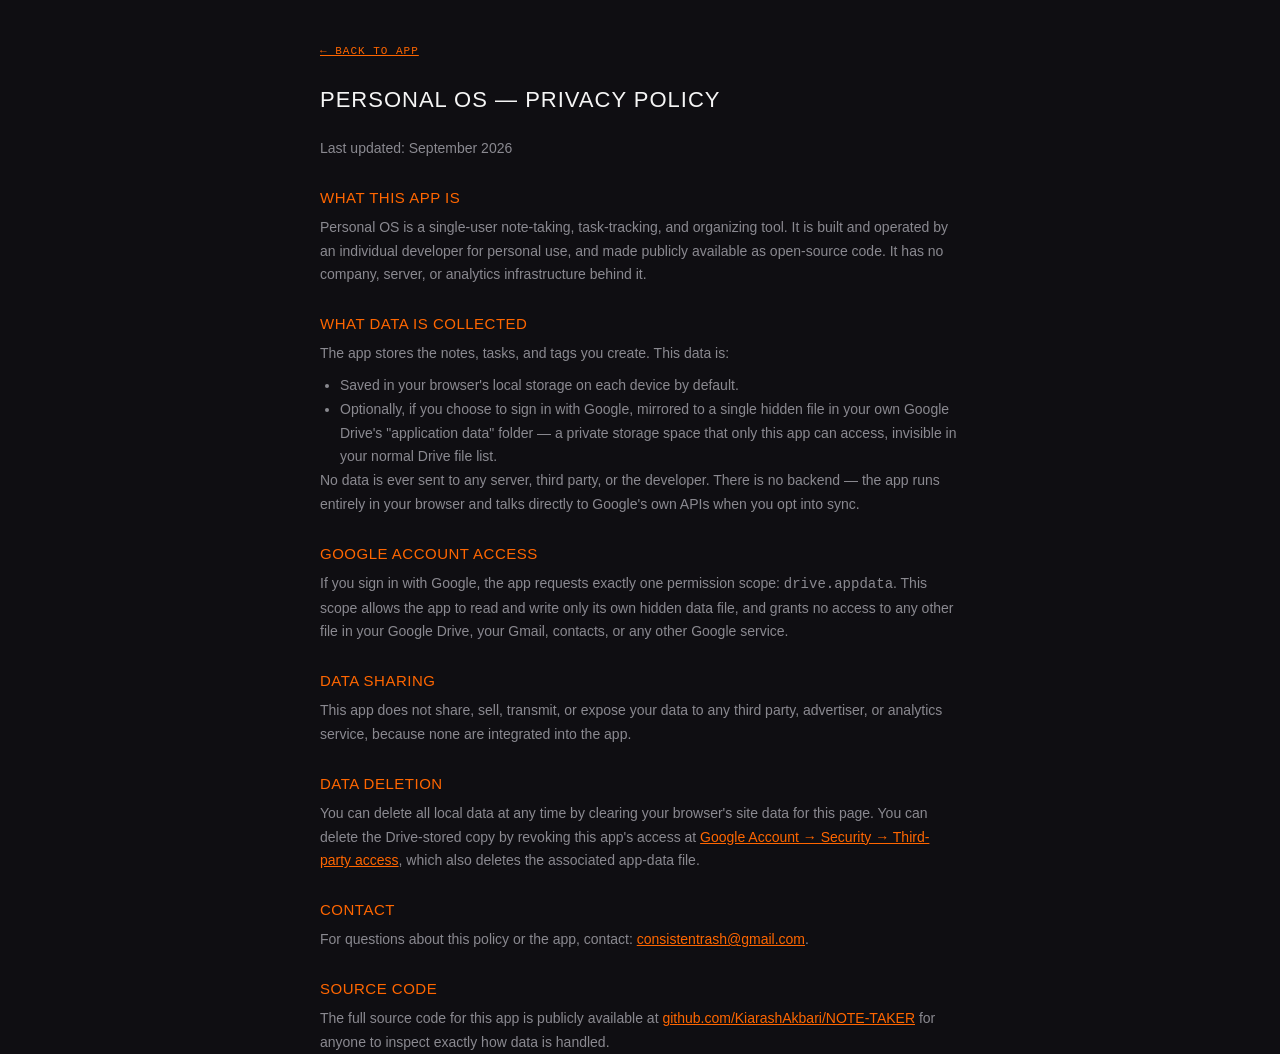
==== privacy.html @ 36c2546b "Add privacy policy page for OAuth consent screen" ====
<!DOCTYPE html>
<html lang="en">
<head>
<meta charset="UTF-8">
<meta name="viewport" content="width=device-width, initial-scale=1.0">
<title>Personal OS — Privacy Policy</title>
<link rel="stylesheet" href="style.css">
<style>
  body { padding: 40px; max-width: 720px; margin: 0 auto; }
  h1 { font-size: 22px; font-weight: 300; margin-bottom: 24px; letter-spacing: 1px; }
  h2 { font-size: 15px; font-weight: 500; margin-top: 28px; margin-bottom: 10px; color: var(--accent); letter-spacing: 0.5px; }
  p, li { font-size: 14px; line-height: 1.7; color: var(--fg-dim); }
  ul { margin-left: 20px; margin-top: 8px; }
  a { color: var(--accent); }
  .back { display: inline-block; margin-bottom: 30px; font-family: var(--font-mono); font-size: 11px; letter-spacing: 1px; }
</style>
</head>
<body>
  <a class="back" href="./">&larr; BACK TO APP</a>
  <h1>PERSONAL OS — PRIVACY POLICY</h1>
  <p>Last updated: September 2026</p>

  <h2>WHAT THIS APP IS</h2>
  <p>Personal OS is a single-user note-taking, task-tracking, and organizing tool. It is built and operated by an individual developer for personal use, and made publicly available as open-source code. It has no company, server, or analytics infrastructure behind it.</p>

  <h2>WHAT DATA IS COLLECTED</h2>
  <p>The app stores the notes, tasks, and tags you create. This data is:</p>
  <ul>
    <li>Saved in your browser's local storage on each device by default.</li>
    <li>Optionally, if you choose to sign in with Google, mirrored to a single hidden file in your own Google Drive's "application data" folder — a private storage space that only this app can access, invisible in your normal Drive file list.</li>
  </ul>
  <p>No data is ever sent to any server, third party, or the developer. There is no backend — the app runs entirely in your browser and talks directly to Google's own APIs when you opt into sync.</p>

  <h2>GOOGLE ACCOUNT ACCESS</h2>
  <p>If you sign in with Google, the app requests exactly one permission scope: <code>drive.appdata</code>. This scope allows the app to read and write only its own hidden data file, and grants no access to any other file in your Google Drive, your Gmail, contacts, or any other Google service.</p>

  <h2>DATA SHARING</h2>
  <p>This app does not share, sell, transmit, or expose your data to any third party, advertiser, or analytics service, because none are integrated into the app.</p>

  <h2>DATA DELETION</h2>
  <p>You can delete all local data at any time by clearing your browser's site data for this page. You can delete the Drive-stored copy by revoking this app's access at <a href="https://myaccount.google.com/permissions" target="_blank" rel="noopener">Google Account → Security → Third-party access</a>, which also deletes the associated app-data file.</p>

  <h2>CONTACT</h2>
  <p>For questions about this policy or the app, contact: <a href="mailto:consistentrash@gmail.com">consistentrash@gmail.com</a>.</p>

  <h2>SOURCE CODE</h2>
  <p>The full source code for this app is publicly available at <a href="https://github.com/KiarashAkbari/NOTE-TAKER" target="_blank" rel="noopener">github.com/KiarashAkbari/NOTE-TAKER</a> for anyone to inspect exactly how data is handled.</p>
</body>
</html>
---- style.css ----
/* ==========================================================================
   PERSONAL OS — Teenage Engineering–inspired, dark-first, single accent
   ========================================================================== */

:root {
  --bg: #0F0E12;
  --bg-elevated: #17161B;
  --bg-elevated-2: #1E1D23;
  --fg: #F5F5F5;
  --fg-dim: #8A8990;
  --border: #2C2B32;
  --accent: #FF6600;
  --accent-dim: #7A3300;
  --danger: #E8483A;
  --font-sans: 'Helvetica Neue', Arial, sans-serif;
  --font-mono: 'SF Mono', 'Roboto Mono', 'Courier New', monospace;
  --radius: 0px;
  --gap: 16px;
}

* { box-sizing: border-box; margin: 0; padding: 0; }

html, body {
  background: var(--bg);
  color: var(--fg);
  font-family: var(--font-sans);
  font-weight: 300;
  height: 100%;
}

button, input, textarea {
  font-family: inherit;
  background: none;
  border: none;
  color: inherit;
}

/* ---------- Layout ---------- */

.app-grid {
  display: grid;
  grid-template-columns: 180px 1fr;
  grid-template-rows: 64px 1fr;
  grid-template-areas:
    "topbar topbar"
    "rail   content";
  height: 100vh;
}

.topbar {
  grid-area: topbar;
  display: flex;
  align-items: center;
  justify-content: space-between;
  padding: 0 24px;
  border-bottom: 1px solid var(--border);
  background: var(--bg-elevated);
}

.filter-rail {
  grid-area: rail;
  border-right: 1px solid var(--border);
  padding: 20px 16px;
  overflow-y: auto;
}

.content {
  grid-area: content;
  padding: 24px 32px;
  overflow-y: auto;
}

/* ---------- Brand / Topbar ---------- */

.brand {
  display: flex;
  align-items: center;
  gap: 10px;
}

.brand-mark {
  color: var(--accent);
  font-size: 10px;
}

.brand h1 {
  font-size: 14px;
  font-weight: 500;
  letter-spacing: 2px;
}

.view-switch {
  display: flex;
  gap: 4px;
}

.view-btn {
  font-family: var(--font-mono);
  font-size: 11px;
  letter-spacing: 1px;
  padding: 8px 14px;
  color: var(--fg-dim);
  cursor: pointer;
  border-bottom: 2px solid transparent;
  transition: color 0.15s;
}

.view-btn:hover { color: var(--fg); }

.view-btn.is-active {
  color: var(--fg);
  border-bottom-color: var(--accent);
}

.status-readout {
  display: flex;
  align-items: center;
  gap: 10px;
  font-family: var(--font-mono);
  font-size: 11px;
}

.status-readout .label {
  color: var(--fg-dim);
  letter-spacing: 1px;
}

/* ---------- Indicator lights ---------- */

.light {
  width: 8px;
  height: 8px;
  border-radius: 50%;
  display: inline-block;
  background: var(--fg-dim);
  box-shadow: none;
}

.light.on { background: #35D07F; box-shadow: 0 0 6px #35D07F; }
.light.accent { background: var(--accent); box-shadow: 0 0 6px var(--accent); }
.light.off { background: #3A3940; }

/* ---------- Filter rail / tags ---------- */

.rail-title {
  font-family: var(--font-mono);
  font-size: 10px;
  color: var(--fg-dim);
  letter-spacing: 2px;
  margin-bottom: 14px;
}

.tag-list {
  display: flex;
  flex-direction: column;
  gap: 6px;
}

.tag-chip {
  text-align: left;
  font-family: var(--font-mono);
  font-size: 11px;
  letter-spacing: 0.5px;
  padding: 8px 10px;
  color: var(--fg-dim);
  border: 1px solid transparent;
  cursor: pointer;
}

.tag-chip:hover { color: var(--fg); border-color: var(--border); }

.tag-chip.is-active {
  color: var(--accent);
  border-color: var(--accent-dim);
  background: rgba(255, 102, 0, 0.06);
}

/* ---------- Panels ---------- */

.view-panel { display: none; }
.view-panel.is-active { display: block; }

.panel-header {
  display: flex;
  align-items: center;
  justify-content: space-between;
  margin-bottom: 20px;
}

.panel-header h2 {
  font-size: 20px;
  font-weight: 300;
  letter-spacing: 1px;
}

.btn-primary {
  font-family: var(--font-mono);
  font-size: 11px;
  letter-spacing: 1px;
  padding: 10px 16px;
  border: 1px solid var(--accent);
  color: var(--accent);
  cursor: pointer;
  transition: background 0.15s, color 0.15s;
}

.btn-primary:hover { background: var(--accent); color: #0F0E12; }

.btn-danger {
  font-family: var(--font-mono);
  font-size: 11px;
  letter-spacing: 1px;
  padding: 10px 16px;
  border: 1px solid var(--danger);
  color: var(--danger);
  cursor: pointer;
}

.btn-danger:hover { background: var(--danger); color: #0F0E12; }

/* ---------- Notes grid ---------- */

.grid-cards {
  display: grid;
  grid-template-columns: repeat(auto-fill, minmax(240px, 1fr));
  gap: var(--gap);
}

.card {
  background: var(--bg-elevated);
  border: 1px solid var(--border);
  padding: 16px;
  cursor: pointer;
  display: flex;
  flex-direction: column;
  gap: 10px;
  min-height: 120px;
  transition: border-color 0.15s;
}

.card:hover { border-color: var(--fg-dim); }

.card-title {
  font-size: 14px;
  font-weight: 400;
  line-height: 1.3;
}

.card-body {
  font-size: 12px;
  color: var(--fg-dim);
  line-height: 1.5;
  flex: 1;
  overflow: hidden;
  display: -webkit-box;
  -webkit-line-clamp: 4;
  -webkit-box-orient: vertical;
}

.card-tags {
  display: flex;
  gap: 6px;
  flex-wrap: wrap;
}

.pill {
  font-family: var(--font-mono);
  font-size: 9px;
  letter-spacing: 0.5px;
  padding: 3px 7px;
  border: 1px solid var(--border);
  color: var(--fg-dim);
}

.card-meta {
  font-family: var(--font-mono);
  font-size: 9px;
  color: var(--fg-dim);
  letter-spacing: 0.5px;
}

.empty-state {
  color: var(--fg-dim);
  font-family: var(--font-mono);
  font-size: 12px;
  padding: 40px 0;
  text-align: center;
  letter-spacing: 0.5px;
}

/* ---------- Task columns ---------- */

.task-columns {
  display: grid;
  grid-template-columns: 1fr 1fr 1fr;
  gap: var(--gap);
}

.task-col {
  background: var(--bg-elevated);
  border: 1px solid var(--border);
  min-height: 200px;
}

.col-header {
  display: flex;
  align-items: center;
  gap: 8px;
  font-family: var(--font-mono);
  font-size: 11px;
  letter-spacing: 1px;
  padding: 12px 14px;
  border-bottom: 1px solid var(--border);
  color: var(--fg-dim);
}

.col-header .count {
  margin-left: auto;
  color: var(--fg);
}

.col-body {
  padding: 10px;
  display: flex;
  flex-direction: column;
  gap: 8px;
}

.task-card {
  background: var(--bg-elevated-2);
  border: 1px solid var(--border);
  padding: 12px;
  cursor: pointer;
  font-size: 13px;
  display: flex;
  flex-direction: column;
  gap: 8px;
  transition: border-color 0.15s;
}

.task-card:hover { border-color: var(--fg-dim); }

.status-select {
  display: flex;
  gap: 4px;
}

.status-dot {
  width: 14px;
  height: 14px;
  border: 1px solid var(--border);
  cursor: pointer;
}

.status-dot[data-status="not_started"] { background: transparent; }
.status-dot[data-status="in_progress"].is-current { background: var(--accent); border-color: var(--accent); }
.status-dot[data-status="done"].is-current { background: #35D07F; border-color: #35D07F; }
.status-dot[data-status="not_started"].is-current { background: var(--fg-dim); border-color: var(--fg-dim); }

/* ---------- Organize view ---------- */

.tag-input-row {
  display: flex;
  gap: 8px;
}

.tag-input-row input {
  font-family: var(--font-mono);
  font-size: 12px;
  padding: 10px 12px;
  border: 1px solid var(--border);
  background: var(--bg-elevated);
  min-width: 200px;
}

.organize-list {
  display: flex;
  flex-direction: column;
  gap: 10px;
}

.organize-row {
  background: var(--bg-elevated);
  border: 1px solid var(--border);
  padding: 14px 16px;
  display: flex;
  align-items: center;
  justify-content: space-between;
}

.organize-row .tag-name {
  font-family: var(--font-mono);
  font-size: 13px;
  color: var(--accent);
  letter-spacing: 0.5px;
}

.organize-row .tag-stats {
  font-family: var(--font-mono);
  font-size: 11px;
  color: var(--fg-dim);
}

.organize-row .tag-actions button {
  font-family: var(--font-mono);
  font-size: 10px;
  color: var(--fg-dim);
  cursor: pointer;
  letter-spacing: 0.5px;
  margin-left: 12px;
}

.organize-row .tag-actions button:hover { color: var(--danger); }

/* ---------- Modal ---------- */

.modal-backdrop {
  display: none;
  position: fixed;
  inset: 0;
  background: rgba(0,0,0,0.6);
  align-items: center;
  justify-content: center;
  z-index: 100;
}

.modal-backdrop.is-active { display: flex; }

.modal {
  background: var(--bg-elevated);
  border: 1px solid var(--border);
  width: 520px;
  max-width: 90vw;
  max-height: 85vh;
  display: flex;
  flex-direction: column;
}

.modal-header {
  display: flex;
  align-items: center;
  justify-content: space-between;
  padding: 14px 18px;
  border-bottom: 1px solid var(--border);
}

.modal-title {
  font-family: var(--font-mono);
  font-size: 11px;
  letter-spacing: 1.5px;
  color: var(--fg-dim);
}

.modal-close {
  font-size: 18px;
  color: var(--fg-dim);
  cursor: pointer;
}

.modal-close:hover { color: var(--fg); }

.modal-body {
  padding: 18px;
  overflow-y: auto;
  display: flex;
  flex-direction: column;
  gap: 14px;
}

.modal-body label {
  font-family: var(--font-mono);
  font-size: 10px;
  color: var(--fg-dim);
  letter-spacing: 1px;
  display: block;
  margin-bottom: 6px;
}

.modal-body input[type="text"],
.modal-body textarea {
  width: 100%;
  border: 1px solid var(--border);
  background: var(--bg-elevated-2);
  padding: 10px 12px;
  font-size: 13px;
  color: var(--fg);
}

.modal-body textarea {
  min-height: 140px;
  font-family: var(--font-sans);
  resize: vertical;
}

.tag-picker {
  display: flex;
  flex-wrap: wrap;
  gap: 6px;
}

.tag-picker .tag-chip { border: 1px solid var(--border); }

.modal-footer {
  display: flex;
  justify-content: space-between;
  padding: 14px 18px;
  border-top: 1px solid var(--border);
}

/* ---------- Responsive ---------- */

@media (max-width: 900px) {
  .app-grid {
    grid-template-columns: 1fr;
    grid-template-rows: auto auto 1fr;
    grid-template-areas:
      "topbar"
      "rail"
      "content";
  }
  .filter-rail {
    border-right: none;
    border-bottom: 1px solid var(--border);
  }
  .tag-list { flex-direction: row; flex-wrap: wrap; }
  .task-columns { grid-template-columns: 1fr; }
  .topbar { flex-wrap: wrap; height: auto; padding: 12px 16px; gap: 10px; }
  .view-switch { order: 3; width: 100%; justify-content: space-between; }
}
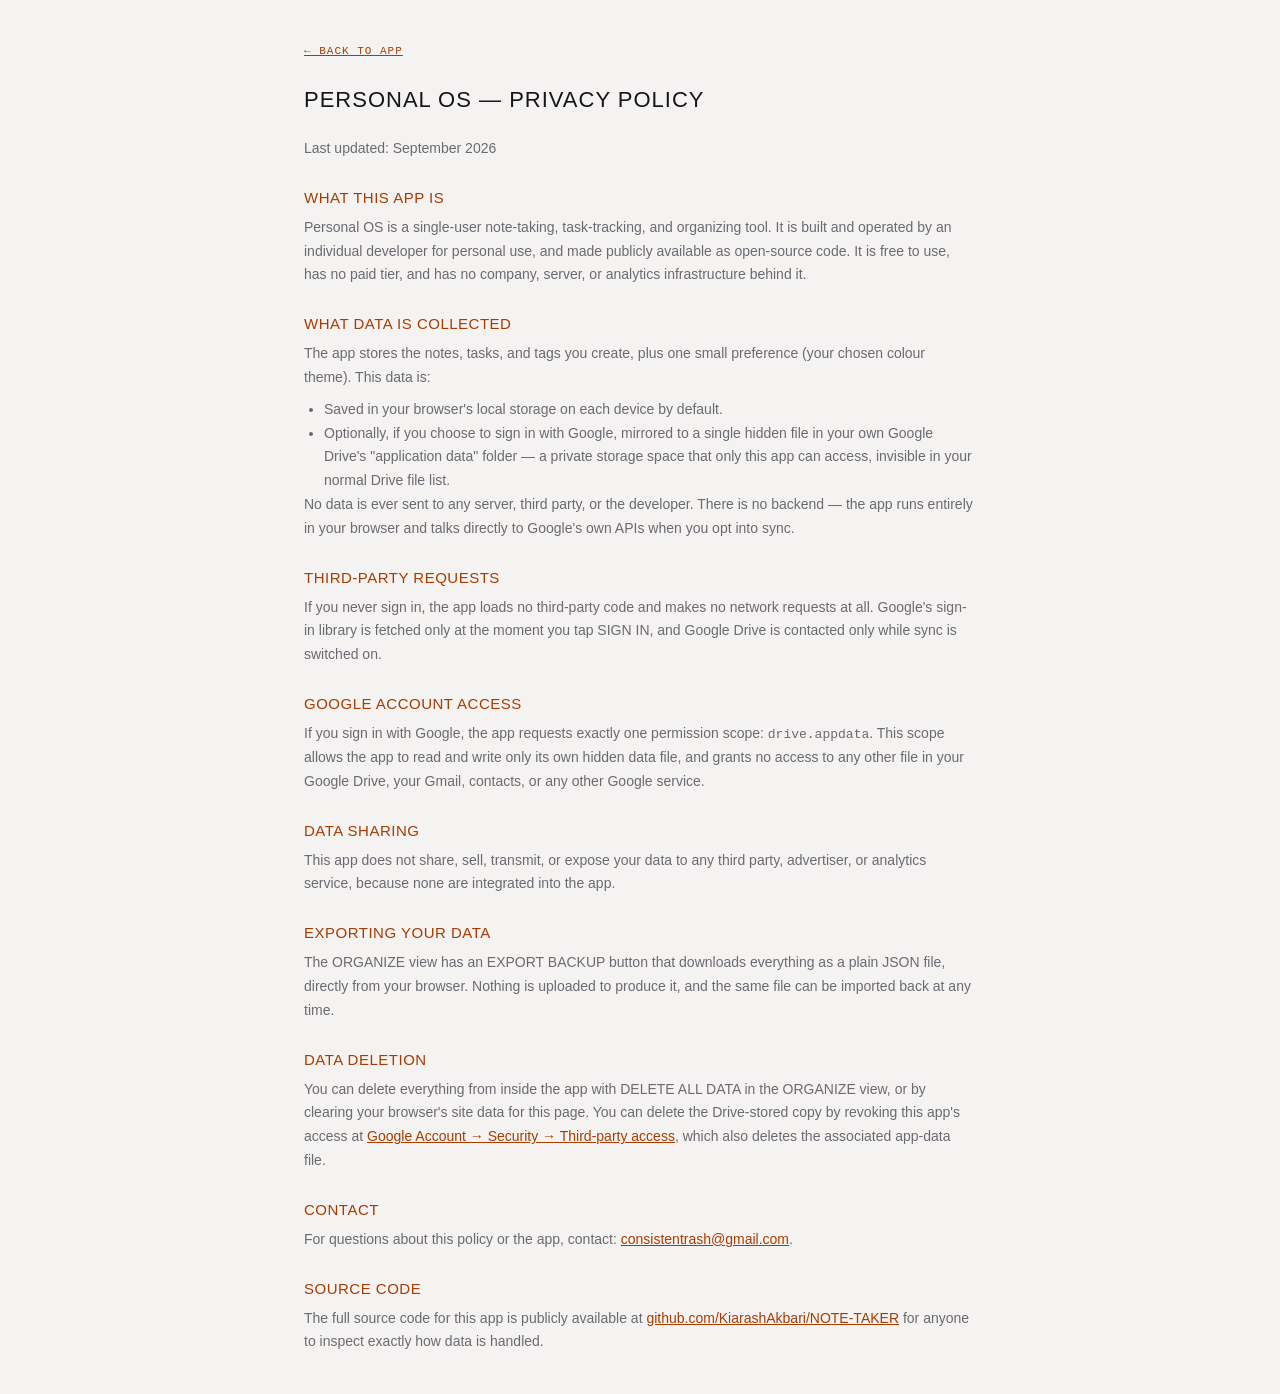
==== commit 330f3bc4: "v2-calude-opus-changes" ====
--- a/privacy.html
+++ b/privacy.html
@@ -1,17 +1,31 @@
 <!DOCTYPE html>
-<html lang="en">
+<html lang="en" data-theme="dark">
 <head>
 <meta charset="UTF-8">
 <meta name="viewport" content="width=device-width, initial-scale=1.0">
 <title>Personal OS — Privacy Policy</title>
+<meta name="color-scheme" content="dark light">
 <link rel="stylesheet" href="style.css">
+<script>
+  /* Same pre-paint theme bootstrap as index.html. Required: every color token
+     lives under html[data-theme], so without this the page renders unstyled. */
+  (function () {
+    try {
+      var pref = localStorage.getItem('pos-theme') || 'system';
+      document.documentElement.dataset.theme = pref === 'system'
+        ? (window.matchMedia('(prefers-color-scheme: light)').matches ? 'light' : 'dark')
+        : pref;
+    } catch (e) { /* storage blocked — dark stays */ }
+  })();
+</script>
 <style>
-  body { padding: 40px; max-width: 720px; margin: 0 auto; }
+  body { padding: 40px 24px; max-width: 720px; margin: 0 auto; height: auto; }
   h1 { font-size: 22px; font-weight: 300; margin-bottom: 24px; letter-spacing: 1px; }
   h2 { font-size: 15px; font-weight: 500; margin-top: 28px; margin-bottom: 10px; color: var(--accent); letter-spacing: 0.5px; }
   p, li { font-size: 14px; line-height: 1.7; color: var(--fg-dim); }
   ul { margin-left: 20px; margin-top: 8px; }
   a { color: var(--accent); }
+  code { font-family: var(--font-mono); font-size: 13px; }
   .back { display: inline-block; margin-bottom: 30px; font-family: var(--font-mono); font-size: 11px; letter-spacing: 1px; }
 </style>
 </head>
@@ -21,15 +35,18 @@
   <p>Last updated: September 2026</p>
 
   <h2>WHAT THIS APP IS</h2>
-  <p>Personal OS is a single-user note-taking, task-tracking, and organizing tool. It is built and operated by an individual developer for personal use, and made publicly available as open-source code. It has no company, server, or analytics infrastructure behind it.</p>
+  <p>Personal OS is a single-user note-taking, task-tracking, and organizing tool. It is built and operated by an individual developer for personal use, and made publicly available as open-source code. It is free to use, has no paid tier, and has no company, server, or analytics infrastructure behind it.</p>
 
   <h2>WHAT DATA IS COLLECTED</h2>
-  <p>The app stores the notes, tasks, and tags you create. This data is:</p>
+  <p>The app stores the notes, tasks, and tags you create, plus one small preference (your chosen colour theme). This data is:</p>
   <ul>
     <li>Saved in your browser's local storage on each device by default.</li>
     <li>Optionally, if you choose to sign in with Google, mirrored to a single hidden file in your own Google Drive's "application data" folder — a private storage space that only this app can access, invisible in your normal Drive file list.</li>
   </ul>
   <p>No data is ever sent to any server, third party, or the developer. There is no backend — the app runs entirely in your browser and talks directly to Google's own APIs when you opt into sync.</p>
+
+  <h2>THIRD-PARTY REQUESTS</h2>
+  <p>If you never sign in, the app loads no third-party code and makes no network requests at all. Google's sign-in library is fetched only at the moment you tap SIGN IN, and Google Drive is contacted only while sync is switched on.</p>
 
   <h2>GOOGLE ACCOUNT ACCESS</h2>
   <p>If you sign in with Google, the app requests exactly one permission scope: <code>drive.appdata</code>. This scope allows the app to read and write only its own hidden data file, and grants no access to any other file in your Google Drive, your Gmail, contacts, or any other Google service.</p>
@@ -37,8 +54,11 @@
   <h2>DATA SHARING</h2>
   <p>This app does not share, sell, transmit, or expose your data to any third party, advertiser, or analytics service, because none are integrated into the app.</p>
 
+  <h2>EXPORTING YOUR DATA</h2>
+  <p>The ORGANIZE view has an EXPORT BACKUP button that downloads everything as a plain JSON file, directly from your browser. Nothing is uploaded to produce it, and the same file can be imported back at any time.</p>
+
   <h2>DATA DELETION</h2>
-  <p>You can delete all local data at any time by clearing your browser's site data for this page. You can delete the Drive-stored copy by revoking this app's access at <a href="https://myaccount.google.com/permissions" target="_blank" rel="noopener">Google Account → Security → Third-party access</a>, which also deletes the associated app-data file.</p>
+  <p>You can delete everything from inside the app with DELETE ALL DATA in the ORGANIZE view, or by clearing your browser's site data for this page. You can delete the Drive-stored copy by revoking this app's access at <a href="https://myaccount.google.com/permissions" target="_blank" rel="noopener">Google Account → Security → Third-party access</a>, which also deletes the associated app-data file.</p>
 
   <h2>CONTACT</h2>
   <p>For questions about this policy or the app, contact: <a href="mailto:consistentrash@gmail.com">consistentrash@gmail.com</a>.</p>
--- a/style.css
+++ b/style.css
@@ -1,21 +1,56 @@
 /* ==========================================================================
-   PERSONAL OS — Teenage Engineering–inspired, dark-first, single accent
+   PERSONAL OS — Teenage Engineering–inspired, single accent, dark + light
+   Theme is driven by html[data-theme="dark"|"light"], set before first paint
+   by the inline bootstrap in index.html. All colors must come from the tokens
+   below so both themes stay in sync.
+
+   --accent is per-theme, not global: the brand orange #FF6600 only reaches
+   2.65:1 against the light background, which fails both text (4.5:1) and
+   non-text (3:1) contrast, so light mode uses a deeper orange. --on-accent is
+   the matching foreground for anything filled with --accent.
    ========================================================================== */
 
 :root {
+  --font-sans: 'Helvetica Neue', Arial, sans-serif;
+  --font-mono: 'SF Mono', 'Roboto Mono', 'Courier New', monospace;
+  --ok: #35D07F;
+  --gap: 16px;
+}
+
+html[data-theme="dark"] {
   --bg: #0F0E12;
   --bg-elevated: #17161B;
   --bg-elevated-2: #1E1D23;
   --fg: #F5F5F5;
   --fg-dim: #8A8990;
   --border: #2C2B32;
-  --accent: #FF6600;
+  --border-strong: #3E3D45;
+  --accent: #FF6600;        /* 6.55:1 on --bg */
   --accent-dim: #7A3300;
-  --danger: #E8483A;
-  --font-sans: 'Helvetica Neue', Arial, sans-serif;
-  --font-mono: 'SF Mono', 'Roboto Mono', 'Courier New', monospace;
-  --radius: 0px;
-  --gap: 16px;
+  --accent-wash: rgba(255, 102, 0, 0.08);
+  --on-accent: #0F0E12;     /* 6.55:1 on --accent */
+  --danger: #E8483A;        /* 4.96:1 on --bg */
+  --on-danger: #14120F;     /* 4.82:1 on --danger */
+  --shadow: rgba(0, 0, 0, 0.6);
+  --dot-empty: #3A3940;
+}
+
+html[data-theme="light"] {
+  --bg: #F4F3F1;
+  --bg-elevated: #FFFFFF;
+  --bg-elevated-2: #EDEBE8;
+  --fg: #16151A;
+  --fg-dim: #6B6A72;
+  --border: #D6D4D0;
+  --border-strong: #B4B2AE;
+  --accent: #A83C00;        /* 5.72:1 on --bg */
+  --accent-dim: #D08A5A;
+  --accent-wash: rgba(168, 60, 0, 0.10);
+  --on-accent: #FFFFFF;     /* 6.34:1 on --accent */
+  --danger: #A3231A;        /* 6.73:1 on --bg */
+  --on-danger: #FFFFFF;     /* 7.47:1 on --danger */
+  --shadow: rgba(0, 0, 0, 0.25);
+  --dot-empty: #D6D4D0;
 }
 
 * { box-sizing: border-box; margin: 0; padding: 0; }
@@ -28,18 +63,48 @@
   height: 100%;
 }
 
-button, input, textarea {
+body { transition: background 0.2s ease, color 0.2s ease; }
+
+button, input, textarea, select {
   font-family: inherit;
   background: none;
   border: none;
   color: inherit;
 }
 
+.mono { font-family: var(--font-mono); }
+
+/* Visible keyboard focus everywhere — never remove without a replacement. */
+:focus-visible {
+  outline: 2px solid var(--accent);
+  outline-offset: 2px;
+}
+
+.sr-only {
+  position: absolute;
+  width: 1px; height: 1px;
+  padding: 0; margin: -1px;
+  overflow: hidden;
+  clip: rect(0 0 0 0);
+  white-space: nowrap;
+  border: 0;
+}
+
+kbd {
+  font-family: var(--font-mono);
+  font-size: 9px;
+  border: 1px solid var(--border-strong);
+  padding: 1px 4px;
+  color: var(--fg-dim);
+  margin-left: 6px;
+  vertical-align: middle;
+}
+
 /* ---------- Layout ---------- */
 
 .app-grid {
   display: grid;
-  grid-template-columns: 180px 1fr;
+  grid-template-columns: 200px 1fr;
   grid-template-rows: 64px 1fr;
   grid-template-areas:
     "topbar topbar"
@@ -52,9 +117,17 @@
   display: flex;
   align-items: center;
   justify-content: space-between;
+  gap: 16px;
   padding: 0 24px;
   border-bottom: 1px solid var(--border);
   background: var(--bg-elevated);
+}
+
+.topbar-right {
+  display: flex;
+  align-items: center;
+  gap: 14px;
+  flex-wrap: wrap;
 }
 
 .filter-rail {
@@ -62,6 +135,9 @@
   border-right: 1px solid var(--border);
   padding: 20px 16px;
   overflow-y: auto;
+  display: flex;
+  flex-direction: column;
+  gap: 24px;
 }
 
 .content {
@@ -72,27 +148,11 @@
 
 /* ---------- Brand / Topbar ---------- */
 
-.brand {
-  display: flex;
-  align-items: center;
-  gap: 10px;
-}
-
-.brand-mark {
-  color: var(--accent);
-  font-size: 10px;
-}
-
-.brand h1 {
-  font-size: 14px;
-  font-weight: 500;
-  letter-spacing: 2px;
-}
-
-.view-switch {
-  display: flex;
-  gap: 4px;
-}
+.brand { display: flex; align-items: center; gap: 10px; }
+.brand-mark { color: var(--accent); font-size: 10px; }
+.brand h1 { font-size: 14px; font-weight: 500; letter-spacing: 2px; }
+
+.view-switch { display: flex; gap: 4px; }
 
 .view-btn {
   font-family: var(--font-mono);
@@ -106,11 +166,7 @@
 }
 
 .view-btn:hover { color: var(--fg); }
-
-.view-btn.is-active {
-  color: var(--fg);
-  border-bottom-color: var(--accent);
-}
+.view-btn.is-active { color: var(--fg); border-bottom-color: var(--accent); }
 
 .status-readout {
   display: flex;
@@ -120,10 +176,20 @@
   font-size: 11px;
 }
 
-.status-readout .label {
-  color: var(--fg-dim);
-  letter-spacing: 1px;
-}
+.status-readout:empty { display: none; }
+.status-readout .label { color: var(--fg-dim); letter-spacing: 1px; }
+
+.icon-btn {
+  font-size: 11px;
+  letter-spacing: 1px;
+  color: var(--fg-dim);
+  border: 1px solid var(--border);
+  padding: 6px 9px;
+  cursor: pointer;
+  transition: color 0.15s, border-color 0.15s;
+}
+
+.icon-btn:hover { color: var(--accent); border-color: var(--accent-dim); }
 
 /* ---------- Indicator lights ---------- */
 
@@ -133,28 +199,40 @@
   border-radius: 50%;
   display: inline-block;
   background: var(--fg-dim);
-  box-shadow: none;
-}
-
-.light.on { background: #35D07F; box-shadow: 0 0 6px #35D07F; }
+  flex: none;
+}
+
+.light.on { background: var(--ok); box-shadow: 0 0 6px var(--ok); }
 .light.accent { background: var(--accent); box-shadow: 0 0 6px var(--accent); }
-.light.off { background: #3A3940; }
-
-/* ---------- Filter rail / tags ---------- */
+.light.off { background: var(--dot-empty); box-shadow: none; }
+
+/* ---------- Filter rail / tags / search ---------- */
+
+.rail-section { display: flex; flex-direction: column; }
 
 .rail-title {
   font-family: var(--font-mono);
   font-size: 10px;
   color: var(--fg-dim);
   letter-spacing: 2px;
-  margin-bottom: 14px;
-}
-
-.tag-list {
-  display: flex;
-  flex-direction: column;
-  gap: 6px;
-}
+  margin-bottom: 10px;
+}
+
+.search-input {
+  font-family: var(--font-mono);
+  font-size: 11px;
+  letter-spacing: 0.5px;
+  padding: 8px 10px;
+  border: 1px solid var(--border);
+  background: var(--bg-elevated);
+  color: var(--fg);
+  width: 100%;
+}
+
+.search-input::placeholder { color: var(--fg-dim); }
+.search-input:focus { border-color: var(--accent-dim); }
+
+.tag-list { display: flex; flex-direction: column; gap: 6px; }
 
 .tag-chip {
   text-align: left;
@@ -165,6 +243,9 @@
   color: var(--fg-dim);
   border: 1px solid transparent;
   cursor: pointer;
+  display: flex;
+  align-items: center;
+  gap: 8px;
 }
 
 .tag-chip:hover { color: var(--fg); border-color: var(--border); }
@@ -172,26 +253,54 @@
 .tag-chip.is-active {
   color: var(--accent);
   border-color: var(--accent-dim);
-  background: rgba(255, 102, 0, 0.06);
-}
+  background: var(--accent-wash);
+}
+
+.tag-chip .chip-count { margin-left: auto; opacity: 0.7; font-size: 10px; }
+
+.rail-footer {
+  margin-top: auto;
+  display: flex;
+  flex-direction: column;
+  gap: 6px;
+  padding-top: 16px;
+  border-top: 1px solid var(--border);
+}
+
+.rail-note {
+  font-size: 9px;
+  letter-spacing: 1px;
+  color: var(--fg-dim);
+  text-decoration: none;
+}
+
+a.rail-note:hover { color: var(--accent); }
 
 /* ---------- Panels ---------- */
 
 .view-panel { display: none; }
 .view-panel.is-active { display: block; }
+.view-panel:focus { outline: none; }
 
 .panel-header {
   display: flex;
   align-items: center;
   justify-content: space-between;
+  gap: 12px;
   margin-bottom: 20px;
+  flex-wrap: wrap;
 }
 
 .panel-header h2 {
   font-size: 20px;
   font-weight: 300;
   letter-spacing: 1px;
-}
+  display: flex;
+  align-items: baseline;
+  gap: 10px;
+}
+
+.panel-count { font-size: 11px; color: var(--fg-dim); }
 
 .btn-primary {
   font-family: var(--font-mono);
@@ -204,7 +313,8 @@
   transition: background 0.15s, color 0.15s;
 }
 
-.btn-primary:hover { background: var(--accent); color: #0F0E12; }
+.btn-primary:hover { background: var(--accent); color: var(--on-accent); }
+.btn-primary:hover kbd { color: var(--on-accent); border-color: var(--on-accent); }
 
 .btn-danger {
   font-family: var(--font-mono);
@@ -214,9 +324,23 @@
   border: 1px solid var(--danger);
   color: var(--danger);
   cursor: pointer;
-}
-
-.btn-danger:hover { background: var(--danger); color: #0F0E12; }
+  transition: background 0.15s, color 0.15s;
+}
+
+.btn-danger:hover { background: var(--danger); color: var(--on-danger); }
+
+.btn-ghost {
+  font-family: var(--font-mono);
+  font-size: 11px;
+  letter-spacing: 1px;
+  padding: 10px 16px;
+  border: 1px solid var(--border-strong);
+  color: var(--fg-dim);
+  cursor: pointer;
+  transition: color 0.15s, border-color 0.15s;
+}
+
+.btn-ghost:hover { color: var(--fg); border-color: var(--fg-dim); }
 
 /* ---------- Notes grid ---------- */
 
@@ -235,16 +359,15 @@
   flex-direction: column;
   gap: 10px;
   min-height: 120px;
-  transition: border-color 0.15s;
+  text-align: left;
+  width: 100%;
+  transition: border-color 0.15s, transform 0.15s;
 }
 
 .card:hover { border-color: var(--fg-dim); }
-
-.card-title {
-  font-size: 14px;
-  font-weight: 400;
-  line-height: 1.3;
-}
+.card:active { transform: scale(0.995); }
+
+.card-title { font-size: 14px; font-weight: 400; line-height: 1.3; }
 
 .card-body {
   font-size: 12px;
@@ -254,14 +377,13 @@
   overflow: hidden;
   display: -webkit-box;
   -webkit-line-clamp: 4;
+  line-clamp: 4;
   -webkit-box-orient: vertical;
-}
-
-.card-tags {
-  display: flex;
-  gap: 6px;
-  flex-wrap: wrap;
-}
+  white-space: pre-wrap;
+  word-break: break-word;
+}
+
+.card-tags { display: flex; gap: 6px; flex-wrap: wrap; }
 
 .pill {
   font-family: var(--font-mono);
@@ -279,6 +401,12 @@
   letter-spacing: 0.5px;
 }
 
+mark {
+  background: var(--accent-wash);
+  color: var(--accent);
+  padding: 0 1px;
+}
+
 .empty-state {
   color: var(--fg-dim);
   font-family: var(--font-mono);
@@ -286,7 +414,10 @@
   padding: 40px 0;
   text-align: center;
   letter-spacing: 0.5px;
-}
+  line-height: 1.8;
+}
+
+.empty-state .empty-hint { display: block; font-size: 10px; opacity: 0.7; }
 
 /* ---------- Task columns ---------- */
 
@@ -294,6 +425,7 @@
   display: grid;
   grid-template-columns: 1fr 1fr 1fr;
   gap: var(--gap);
+  align-items: start;
 }
 
 .task-col {
@@ -314,16 +446,20 @@
   color: var(--fg-dim);
 }
 
-.col-header .count {
-  margin-left: auto;
-  color: var(--fg);
-}
+.col-header .count { margin-left: auto; color: var(--fg); }
 
 .col-body {
   padding: 10px;
   display: flex;
   flex-direction: column;
   gap: 8px;
+  min-height: 120px;
+  transition: background 0.15s, box-shadow 0.15s;
+}
+
+.col-body.is-drop-target {
+  background: var(--accent-wash);
+  box-shadow: inset 0 0 0 1px var(--accent-dim);
 }
 
 .task-card {
@@ -335,34 +471,42 @@
   display: flex;
   flex-direction: column;
   gap: 8px;
-  transition: border-color 0.15s;
+  text-align: left;
+  width: 100%;
+  transition: border-color 0.15s, opacity 0.15s;
 }
 
 .task-card:hover { border-color: var(--fg-dim); }
-
-.status-select {
-  display: flex;
-  gap: 4px;
-}
+.task-card.is-dragging { opacity: 0.4; }
+.task-card .task-title { word-break: break-word; }
+.task-card.is-done .task-title { color: var(--fg-dim); text-decoration: line-through; }
+
+.task-card-foot {
+  display: flex;
+  align-items: center;
+  justify-content: space-between;
+  gap: 8px;
+}
+
+.status-select { display: flex; gap: 4px; }
 
 .status-dot {
   width: 14px;
   height: 14px;
-  border: 1px solid var(--border);
-  cursor: pointer;
-}
-
-.status-dot[data-status="not_started"] { background: transparent; }
+  border: 1px solid var(--border-strong);
+  cursor: pointer;
+  background: transparent;
+  padding: 0;
+}
+
+.status-dot:hover { border-color: var(--fg-dim); }
+.status-dot[data-status="not_started"].is-current { background: var(--fg-dim); border-color: var(--fg-dim); }
 .status-dot[data-status="in_progress"].is-current { background: var(--accent); border-color: var(--accent); }
-.status-dot[data-status="done"].is-current { background: #35D07F; border-color: #35D07F; }
-.status-dot[data-status="not_started"].is-current { background: var(--fg-dim); border-color: var(--fg-dim); }
+.status-dot[data-status="done"].is-current { background: var(--ok); border-color: var(--ok); }
 
 /* ---------- Organize view ---------- */
 
-.tag-input-row {
-  display: flex;
-  gap: 8px;
-}
+.tag-input-row { display: flex; gap: 8px; }
 
 .tag-input-row input {
   font-family: var(--font-mono);
@@ -370,14 +514,11 @@
   padding: 10px 12px;
   border: 1px solid var(--border);
   background: var(--bg-elevated);
+  color: var(--fg);
   min-width: 200px;
 }
 
-.organize-list {
-  display: flex;
-  flex-direction: column;
-  gap: 10px;
-}
+.organize-list { display: flex; flex-direction: column; gap: 10px; }
 
 .organize-row {
   background: var(--bg-elevated);
@@ -386,6 +527,8 @@
   display: flex;
   align-items: center;
   justify-content: space-between;
+  gap: 12px;
+  flex-wrap: wrap;
 }
 
 .organize-row .tag-name {
@@ -393,12 +536,21 @@
   font-size: 13px;
   color: var(--accent);
   letter-spacing: 0.5px;
-}
+  background: none;
+  border: 1px dashed transparent;
+  padding: 2px 4px;
+  cursor: text;
+  max-width: 100%;
+}
+
+.organize-row .tag-name:hover { border-color: var(--border-strong); }
+.organize-row .tag-name:focus { border-style: solid; border-color: var(--accent); outline: none; }
 
 .organize-row .tag-stats {
   font-family: var(--font-mono);
   font-size: 11px;
   color: var(--fg-dim);
+  margin-left: auto;
 }
 
 .organize-row .tag-actions button {
@@ -411,6 +563,37 @@
 }
 
 .organize-row .tag-actions button:hover { color: var(--danger); }
+
+.section-block {
+  margin-top: 40px;
+  padding-top: 24px;
+  border-top: 1px solid var(--border);
+}
+
+.section-title {
+  font-family: var(--font-mono);
+  font-size: 10px;
+  letter-spacing: 2px;
+  color: var(--fg-dim);
+  margin-bottom: 10px;
+}
+
+.section-note {
+  font-size: 13px;
+  color: var(--fg-dim);
+  line-height: 1.6;
+  max-width: 620px;
+  margin-bottom: 16px;
+}
+
+.button-row { display: flex; gap: 8px; flex-wrap: wrap; }
+
+.section-meta {
+  font-size: 10px;
+  color: var(--fg-dim);
+  letter-spacing: 0.5px;
+  margin-top: 14px;
+}
 
 /* ---------- Modal ---------- */
 
@@ -418,23 +601,27 @@
   display: none;
   position: fixed;
   inset: 0;
-  background: rgba(0,0,0,0.6);
+  background: var(--shadow);
   align-items: center;
   justify-content: center;
   z-index: 100;
+  padding: 16px;
 }
 
 .modal-backdrop.is-active { display: flex; }
 
 .modal {
   background: var(--bg-elevated);
-  border: 1px solid var(--border);
+  border: 1px solid var(--border-strong);
   width: 520px;
-  max-width: 90vw;
+  max-width: 100%;
   max-height: 85vh;
   display: flex;
   flex-direction: column;
 }
+
+.modal-sm { width: 400px; }
+.modal form { display: flex; flex-direction: column; overflow: hidden; }
 
 .modal-header {
   display: flex;
@@ -442,6 +629,7 @@
   justify-content: space-between;
   padding: 14px 18px;
   border-bottom: 1px solid var(--border);
+  flex: none;
 }
 
 .modal-title {
@@ -451,12 +639,7 @@
   color: var(--fg-dim);
 }
 
-.modal-close {
-  font-size: 18px;
-  color: var(--fg-dim);
-  cursor: pointer;
-}
-
+.modal-close { font-size: 18px; color: var(--fg-dim); cursor: pointer; line-height: 1; }
 .modal-close:hover { color: var(--fg); }
 
 .modal-body {
@@ -486,25 +669,128 @@
   color: var(--fg);
 }
 
+.modal-body input[type="text"]:focus,
+.modal-body textarea:focus { border-color: var(--accent-dim); }
+
 .modal-body textarea {
-  min-height: 140px;
+  min-height: 160px;
   font-family: var(--font-sans);
+  line-height: 1.6;
   resize: vertical;
 }
 
-.tag-picker {
-  display: flex;
-  flex-wrap: wrap;
-  gap: 6px;
-}
-
+.field-meta {
+  font-family: var(--font-mono);
+  font-size: 9px;
+  color: var(--fg-dim);
+  letter-spacing: 0.5px;
+  margin-top: 6px;
+}
+
+.tag-picker { display: flex; flex-wrap: wrap; gap: 6px; }
 .tag-picker .tag-chip { border: 1px solid var(--border); }
 
 .modal-footer {
   display: flex;
-  justify-content: space-between;
+  justify-content: flex-end;
+  align-items: center;
+  gap: 12px;
   padding: 14px 18px;
   border-top: 1px solid var(--border);
+  flex: none;
+}
+
+/* Pushed left so hiding DELETE (new items) keeps SAVE on the right. */
+#modal-delete { margin-right: auto; }
+#confirm-cancel { margin-right: auto; }
+
+.footer-right { display: flex; align-items: center; gap: 12px; }
+.hint { font-size: 9px; color: var(--fg-dim); letter-spacing: 1px; }
+
+.confirm-message { font-size: 14px; line-height: 1.6; }
+
+.confirm-detail {
+  list-style: none;
+  font-family: var(--font-mono);
+  font-size: 11px;
+  color: var(--fg-dim);
+  line-height: 1.8;
+  border-left: 2px solid var(--border-strong);
+  padding-left: 12px;
+}
+
+.shortcut-list {
+  display: grid;
+  grid-template-columns: auto 1fr;
+  gap: 8px 16px;
+  align-items: center;
+  font-size: 12px;
+}
+
+.shortcut-list dt { text-align: right; }
+.shortcut-list dt kbd { margin-left: 0; }
+.shortcut-list dd { color: var(--fg-dim); }
+
+/* ---------- Toasts ---------- */
+
+.toast-stack {
+  position: fixed;
+  bottom: 20px;
+  left: 50%;
+  transform: translateX(-50%);
+  display: flex;
+  flex-direction: column;
+  gap: 8px;
+  z-index: 200;
+  align-items: center;
+  pointer-events: none;
+  width: max-content;
+  max-width: calc(100vw - 32px);
+}
+
+.toast {
+  pointer-events: auto;
+  background: var(--bg-elevated-2);
+  border: 1px solid var(--border-strong);
+  box-shadow: 0 6px 20px var(--shadow);
+  padding: 10px 14px;
+  display: flex;
+  align-items: center;
+  gap: 14px;
+  font-size: 12px;
+  animation: toast-in 0.18s ease-out;
+}
+
+.toast.is-leaving { animation: toast-out 0.15s ease-in forwards; }
+.toast .toast-msg { color: var(--fg); }
+
+.toast .toast-action {
+  font-family: var(--font-mono);
+  font-size: 10px;
+  letter-spacing: 1px;
+  color: var(--accent);
+  border: 1px solid var(--accent-dim);
+  padding: 5px 9px;
+  cursor: pointer;
+}
+
+.toast .toast-action:hover { background: var(--accent); color: var(--on-accent); }
+
+@keyframes toast-in {
+  from { opacity: 0; transform: translateY(8px); }
+  to   { opacity: 1; transform: translateY(0); }
+}
+
+@keyframes toast-out {
+  from { opacity: 1; transform: translateY(0); }
+  to   { opacity: 0; transform: translateY(6px); }
+}
+
+@media (prefers-reduced-motion: reduce) {
+  *, *::before, *::after {
+    animation-duration: 0.001ms !important;
+    transition-duration: 0.001ms !important;
+  }
 }
 
 /* ---------- Responsive ---------- */
@@ -517,13 +803,22 @@
       "topbar"
       "rail"
       "content";
+    height: auto;
+    min-height: 100vh;
   }
   .filter-rail {
     border-right: none;
     border-bottom: 1px solid var(--border);
+    gap: 14px;
   }
   .tag-list { flex-direction: row; flex-wrap: wrap; }
+  .tag-chip { flex: none; }
+  .rail-footer { flex-direction: row; flex-wrap: wrap; gap: 12px; margin-top: 4px; }
   .task-columns { grid-template-columns: 1fr; }
   .topbar { flex-wrap: wrap; height: auto; padding: 12px 16px; gap: 10px; }
   .view-switch { order: 3; width: 100%; justify-content: space-between; }
-}
+  .topbar-right { order: 2; gap: 10px; }
+  .content { padding: 20px 16px; }
+  .panel-header h2 { font-size: 17px; }
+  kbd { display: none; }
+}
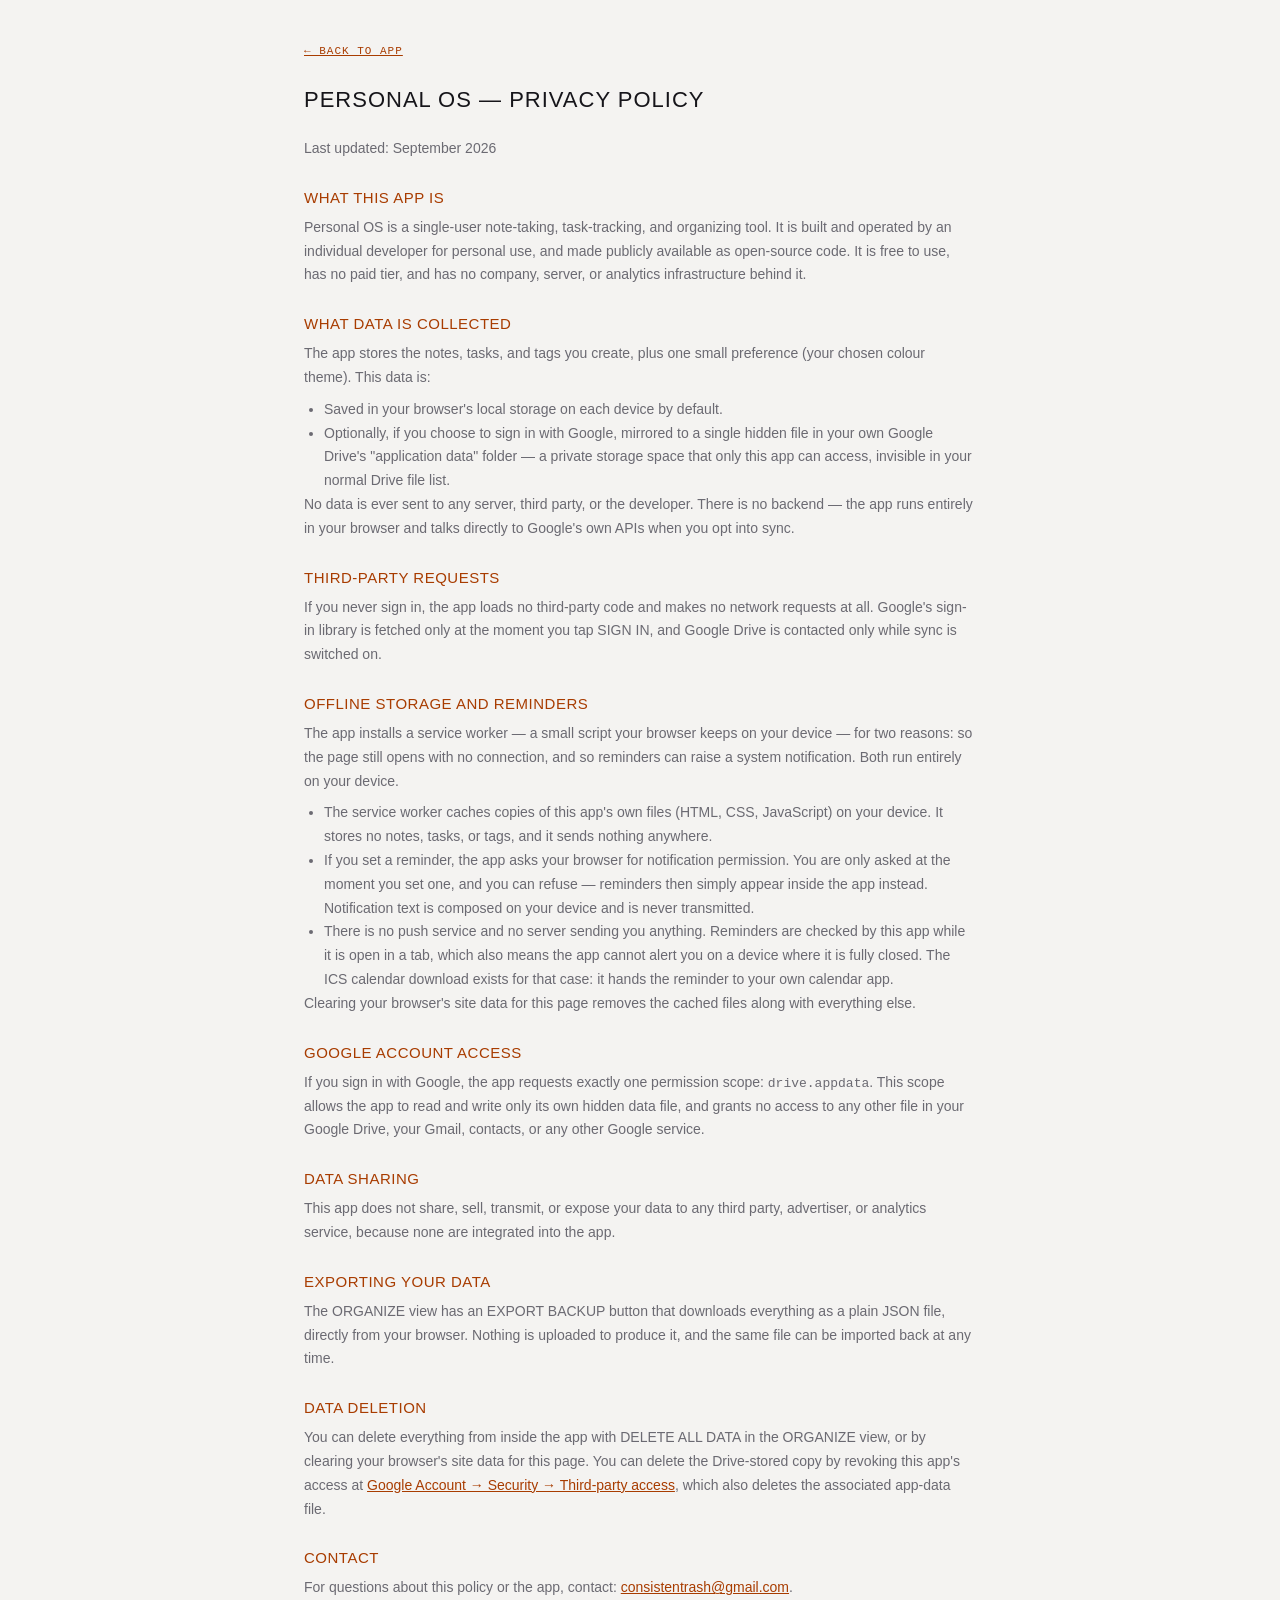
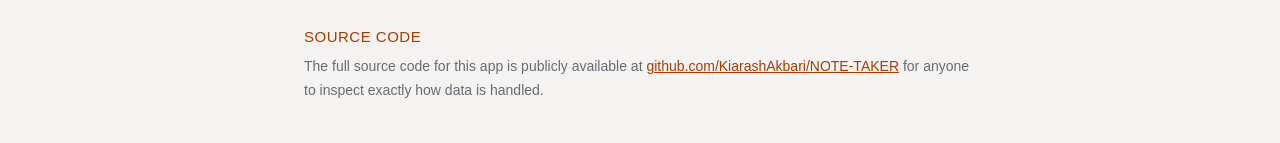
==== commit 526bb2cc: "fix: claude" ====
--- a/privacy.html
+++ b/privacy.html
@@ -48,6 +48,15 @@
   <h2>THIRD-PARTY REQUESTS</h2>
   <p>If you never sign in, the app loads no third-party code and makes no network requests at all. Google's sign-in library is fetched only at the moment you tap SIGN IN, and Google Drive is contacted only while sync is switched on.</p>
 
+  <h2>OFFLINE STORAGE AND REMINDERS</h2>
+  <p>The app installs a service worker — a small script your browser keeps on your device — for two reasons: so the page still opens with no connection, and so reminders can raise a system notification. Both run entirely on your device.</p>
+  <ul>
+    <li>The service worker caches copies of this app's own files (HTML, CSS, JavaScript) on your device. It stores no notes, tasks, or tags, and it sends nothing anywhere.</li>
+    <li>If you set a reminder, the app asks your browser for notification permission. You are only asked at the moment you set one, and you can refuse — reminders then simply appear inside the app instead. Notification text is composed on your device and is never transmitted.</li>
+    <li>There is no push service and no server sending you anything. Reminders are checked by this app while it is open in a tab, which also means the app cannot alert you on a device where it is fully closed. The ICS calendar download exists for that case: it hands the reminder to your own calendar app.</li>
+  </ul>
+  <p>Clearing your browser's site data for this page removes the cached files along with everything else.</p>
+
   <h2>GOOGLE ACCOUNT ACCESS</h2>
   <p>If you sign in with Google, the app requests exactly one permission scope: <code>drive.appdata</code>. This scope allows the app to read and write only its own hidden data file, and grants no access to any other file in your Google Drive, your Gmail, contacts, or any other Google service.</p>
 
--- a/style.css
+++ b/style.css
@@ -32,6 +32,7 @@
   --danger: #E8483A;        /* 4.96:1 on --bg */
   --on-danger: #14120F;     /* 4.82:1 on --danger */
   --shadow: rgba(0, 0, 0, 0.6);
+  --shadow-alarm: rgba(122, 51, 0, 0.72);   /* backdrop wash while ringing */
   --dot-empty: #3A3940;
 }
 
@@ -50,6 +51,7 @@
   --danger: #A3231A;        /* 6.73:1 on --bg */
   --on-danger: #FFFFFF;     /* 7.47:1 on --danger */
   --shadow: rgba(0, 0, 0, 0.25);
+  --shadow-alarm: rgba(168, 60, 0, 0.34);   /* backdrop wash while ringing */
   --dot-empty: #D6D4D0;
 }
 
@@ -105,9 +107,10 @@
 .app-grid {
   display: grid;
   grid-template-columns: 200px 1fr;
-  grid-template-rows: 64px 1fr;
+  grid-template-rows: 64px auto 1fr;
   grid-template-areas:
     "topbar topbar"
+    "rail   alarms"
     "rail   content";
   height: 100vh;
 }
@@ -129,6 +132,97 @@
   gap: 14px;
   flex-wrap: wrap;
 }
+
+/* ---------- Alarms bar ---------- */
+
+.alarms-bar {
+  grid-area: alarms;
+  display: flex;
+  align-items: center;
+  gap: 12px;
+  padding: 6px 16px;
+  border-bottom: 1px solid var(--border);
+  background: var(--bg-elevated);
+  overflow-x: auto;
+  min-height: 0;
+}
+
+.alarms-bar[hidden] { display: none; }
+
+.alarms-bar-label {
+  font-family: var(--font-mono);
+  font-size: 9px;
+  letter-spacing: 1.5px;
+  color: var(--fg-dim);
+  flex: none;
+  white-space: nowrap;
+}
+
+.alarms-bar-list {
+  display: flex;
+  gap: 8px;
+  overflow-x: auto;
+  flex: 1;
+  padding: 2px 0;
+}
+
+.alarm-chip {
+  display: flex;
+  align-items: stretch;
+  border: 1px solid var(--border);
+  background: var(--bg-elevated-2);
+  flex: none;
+  max-width: 260px;
+}
+
+.alarm-chip-open {
+  display: flex;
+  flex-direction: column;
+  gap: 2px;
+  padding: 5px 10px;
+  text-align: left;
+  cursor: pointer;
+  min-width: 0;
+  width: 100%;
+}
+
+.alarm-chip-open:hover .alarm-chip-title { color: var(--accent); }
+
+.alarm-chip-title {
+  font-size: 12px;
+  font-weight: 400;
+  white-space: nowrap;
+  overflow: hidden;
+  text-overflow: ellipsis;
+  color: var(--fg);
+  letter-spacing: 0.3px;
+}
+
+.alarm-chip-when {
+  font-family: var(--font-mono);
+  font-size: 9px;
+  color: var(--fg-dim);
+  letter-spacing: 0.5px;
+}
+
+.alarm-chip-timer {
+  font-family: var(--font-mono);
+  font-size: 9px;
+  color: var(--accent);
+  letter-spacing: 0.5px;
+}
+
+.alarm-chip-clear {
+  font-family: var(--font-mono);
+  font-size: 12px;
+  color: var(--fg-dim);
+  padding: 0 10px;
+  cursor: pointer;
+  border-left: 1px solid var(--border);
+  flex: none;
+}
+
+.alarm-chip-clear:hover { color: var(--danger); }
 
 .filter-rail {
   grid-area: rail;
@@ -256,7 +350,9 @@
   background: var(--accent-wash);
 }
 
-.tag-chip .chip-count { margin-left: auto; opacity: 0.7; font-size: 10px; }
+/* No opacity here: --fg-dim is already the minimum-contrast dim tone, and
+   fading it to 70% drops these 10px counters to ~3:1. */
+.tag-chip .chip-count { margin-left: auto; font-size: 10px; }
 
 .rail-footer {
   margin-top: auto;
@@ -417,7 +513,7 @@
   line-height: 1.8;
 }
 
-.empty-state .empty-hint { display: block; font-size: 10px; opacity: 0.7; }
+.empty-state .empty-hint { display: block; font-size: 10px; }
 
 /* ---------- Task columns ---------- */
 
@@ -466,7 +562,6 @@
   background: var(--bg-elevated-2);
   border: 1px solid var(--border);
   padding: 12px;
-  cursor: pointer;
   font-size: 13px;
   display: flex;
   flex-direction: column;
@@ -478,8 +573,20 @@
 
 .task-card:hover { border-color: var(--fg-dim); }
 .task-card.is-dragging { opacity: 0.4; }
-.task-card .task-title { word-break: break-word; }
-.task-card.is-done .task-title { color: var(--fg-dim); text-decoration: line-through; }
+
+/* The card is a group; this button is the edit affordance and carries the
+   focus ring, so it must stretch across the card. */
+.task-open {
+  font-size: 13px;
+  text-align: left;
+  cursor: pointer;
+  word-break: break-word;
+  padding: 0;
+  width: 100%;
+  color: inherit;
+}
+
+.task-card.is-done .task-open { color: var(--fg-dim); text-decoration: line-through; }
 
 .task-card-foot {
   display: flex;
@@ -690,6 +797,170 @@
 .tag-picker { display: flex; flex-wrap: wrap; gap: 6px; }
 .tag-picker .tag-chip { border: 1px solid var(--border); }
 
+.alarm-row {
+  display: flex;
+  gap: 8px;
+  align-items: center;
+  flex-wrap: wrap;
+}
+
+.alarm-row input[type="date"],
+.alarm-row input[type="time"] {
+  font-family: var(--font-mono);
+  font-size: 11px;
+  letter-spacing: 0.5px;
+  padding: 8px 10px;
+  border: 1px solid var(--border);
+  background: var(--bg-elevated-2);
+  color: var(--fg);
+  flex: 1;
+  min-width: 0;
+  appearance: none;
+  -webkit-appearance: none;
+  color-scheme: dark;
+}
+
+.alarm-row input[type="date"]:focus,
+.alarm-row input[type="time"]:focus {
+  border-color: var(--accent-dim);
+  outline: none;
+}
+
+.alarm-row input[type="date"]::-webkit-calendar-picker-indicator,
+.alarm-row input[type="time"]::-webkit-calendar-picker-indicator {
+  filter: invert(0.6);
+  cursor: pointer;
+}
+
+.alarm-quick {
+  display: flex;
+  gap: 6px;
+  flex-wrap: wrap;
+  margin: 4px 0 8px 0;
+}
+
+.alarm-quick .tag-chip {
+  font-family: var(--font-mono);
+  font-size: 9px;
+  letter-spacing: 0.5px;
+  padding: 4px 8px;
+  border: 1px solid var(--border);
+  color: var(--fg-dim);
+  cursor: pointer;
+  transition: color 0.15s, border-color 0.15s;
+}
+
+.alarm-quick .tag-chip:hover {
+  color: var(--fg);
+  border-color: var(--fg-dim);
+}
+
+.alarm-row input[type="text"] {
+  font-family: var(--font-mono);
+  font-size: 11px;
+  letter-spacing: 0.5px;
+  padding: 8px 10px;
+  border: 1px solid var(--border);
+  background: var(--bg-elevated-2);
+  color: var(--fg);
+  min-width: 120px;
+  flex: 1;
+}
+
+.alarm-row input[type="text"]:focus {
+  border-color: var(--accent-dim);
+  outline: none;
+}
+
+.btn-sm {
+  font-family: var(--font-mono);
+  font-size: 11px;
+  letter-spacing: 1px;
+  padding: 7px 10px;
+  border: 1px solid var(--border-strong);
+  color: var(--fg-dim);
+  cursor: pointer;
+  transition: color 0.15s, border-color 0.15s;
+}
+
+.btn-sm:hover { color: var(--fg); border-color: var(--fg-dim); }
+
+.alarm-badge {
+  font-family: var(--font-mono);
+  font-size: 8px;
+  letter-spacing: 0.5px;
+  padding: 1px 5px;
+  border: 1px solid var(--accent-dim);
+  color: var(--accent);
+  margin-right: 6px;
+  vertical-align: middle;
+  cursor: help;
+}
+
+/* ---------- Alarm dialog ---------- */
+
+/* Runs until the user turns the alarm off — app.js holds `is-ringing` on <body>
+   for exactly as long as it is ringing. A fixed iteration count would go quiet
+   while the alarm was still going. */
+.alarm-modal {
+  animation: alarm-pulse 1.5s ease-in-out infinite;
+}
+
+@keyframes alarm-pulse {
+  0%, 100% { box-shadow: 0 0 0 0 transparent; }
+  50% { box-shadow: 0 0 20px 4px var(--accent-dim); }
+}
+
+/* Whole-screen wash, so a glance at the tab is enough to tell it is ringing. */
+.is-ringing .alarm-modal {
+  border-color: var(--accent);
+}
+
+.is-ringing #alarm-backdrop.is-active {
+  animation: alarm-backdrop-pulse 1.5s ease-in-out infinite;
+}
+
+@keyframes alarm-backdrop-pulse {
+  0%, 100% { background: var(--shadow); }
+  50% { background: var(--shadow-alarm); }
+}
+
+.is-ringing .alarm-item {
+  animation: alarm-text-pulse 0.75s steps(1, end) infinite;
+}
+
+@keyframes alarm-text-pulse {
+  0%, 100% { color: var(--accent); }
+  50% { color: var(--fg); }
+}
+
+/* The bell keeps moving even where animation is disabled, because it is the
+   affordance that says "this is live", not decoration. */
+.alarm-bell {
+  font-size: 30px;
+  line-height: 1;
+  text-align: center;
+  margin-bottom: 10px;
+  animation: alarm-bell-swing 0.6s ease-in-out infinite;
+}
+
+@keyframes alarm-bell-swing {
+  0%, 100% { transform: rotate(-14deg); }
+  50% { transform: rotate(14deg); }
+}
+
+.alarm-item {
+  font-size: 18px;
+  font-weight: 400;
+  color: var(--accent);
+  letter-spacing: 0.5px;
+  word-break: break-word;
+}
+
+.alarm-kind-row {
+  margin-top: 8px;
+}
+
 .modal-footer {
   display: flex;
   justify-content: flex-end;
@@ -791,6 +1062,25 @@
     animation-duration: 0.001ms !important;
     transition-duration: 0.001ms !important;
   }
+
+  /* Exception: a ringing alarm must still read as ringing. Slow, low-contrast
+     opacity/colour cycling carries the signal without the motion that triggers
+     vestibular symptoms — no transforms, no swinging, no flashing at rates
+     anywhere near the 3Hz photosensitivity threshold. */
+  .alarm-modal,
+  .is-ringing #alarm-backdrop.is-active,
+  .is-ringing .alarm-item {
+    animation-duration: 2s !important;
+  }
+
+  .alarm-bell {
+    animation: alarm-bell-fade 2s ease-in-out infinite !important;
+  }
+
+  @keyframes alarm-bell-fade {
+    0%, 100% { opacity: 1; }
+    50% { opacity: 0.45; }
+  }
 }
 
 /* ---------- Responsive ---------- */
@@ -798,10 +1088,11 @@
 @media (max-width: 900px) {
   .app-grid {
     grid-template-columns: 1fr;
-    grid-template-rows: auto auto 1fr;
+    grid-template-rows: auto auto auto 1fr;
     grid-template-areas:
       "topbar"
       "rail"
+      "alarms"
       "content";
     height: auto;
     min-height: 100vh;
@@ -821,4 +1112,5 @@
   .content { padding: 20px 16px; }
   .panel-header h2 { font-size: 17px; }
   kbd { display: none; }
-}
+  .alarms-bar { padding: 5px 12px; }
+}
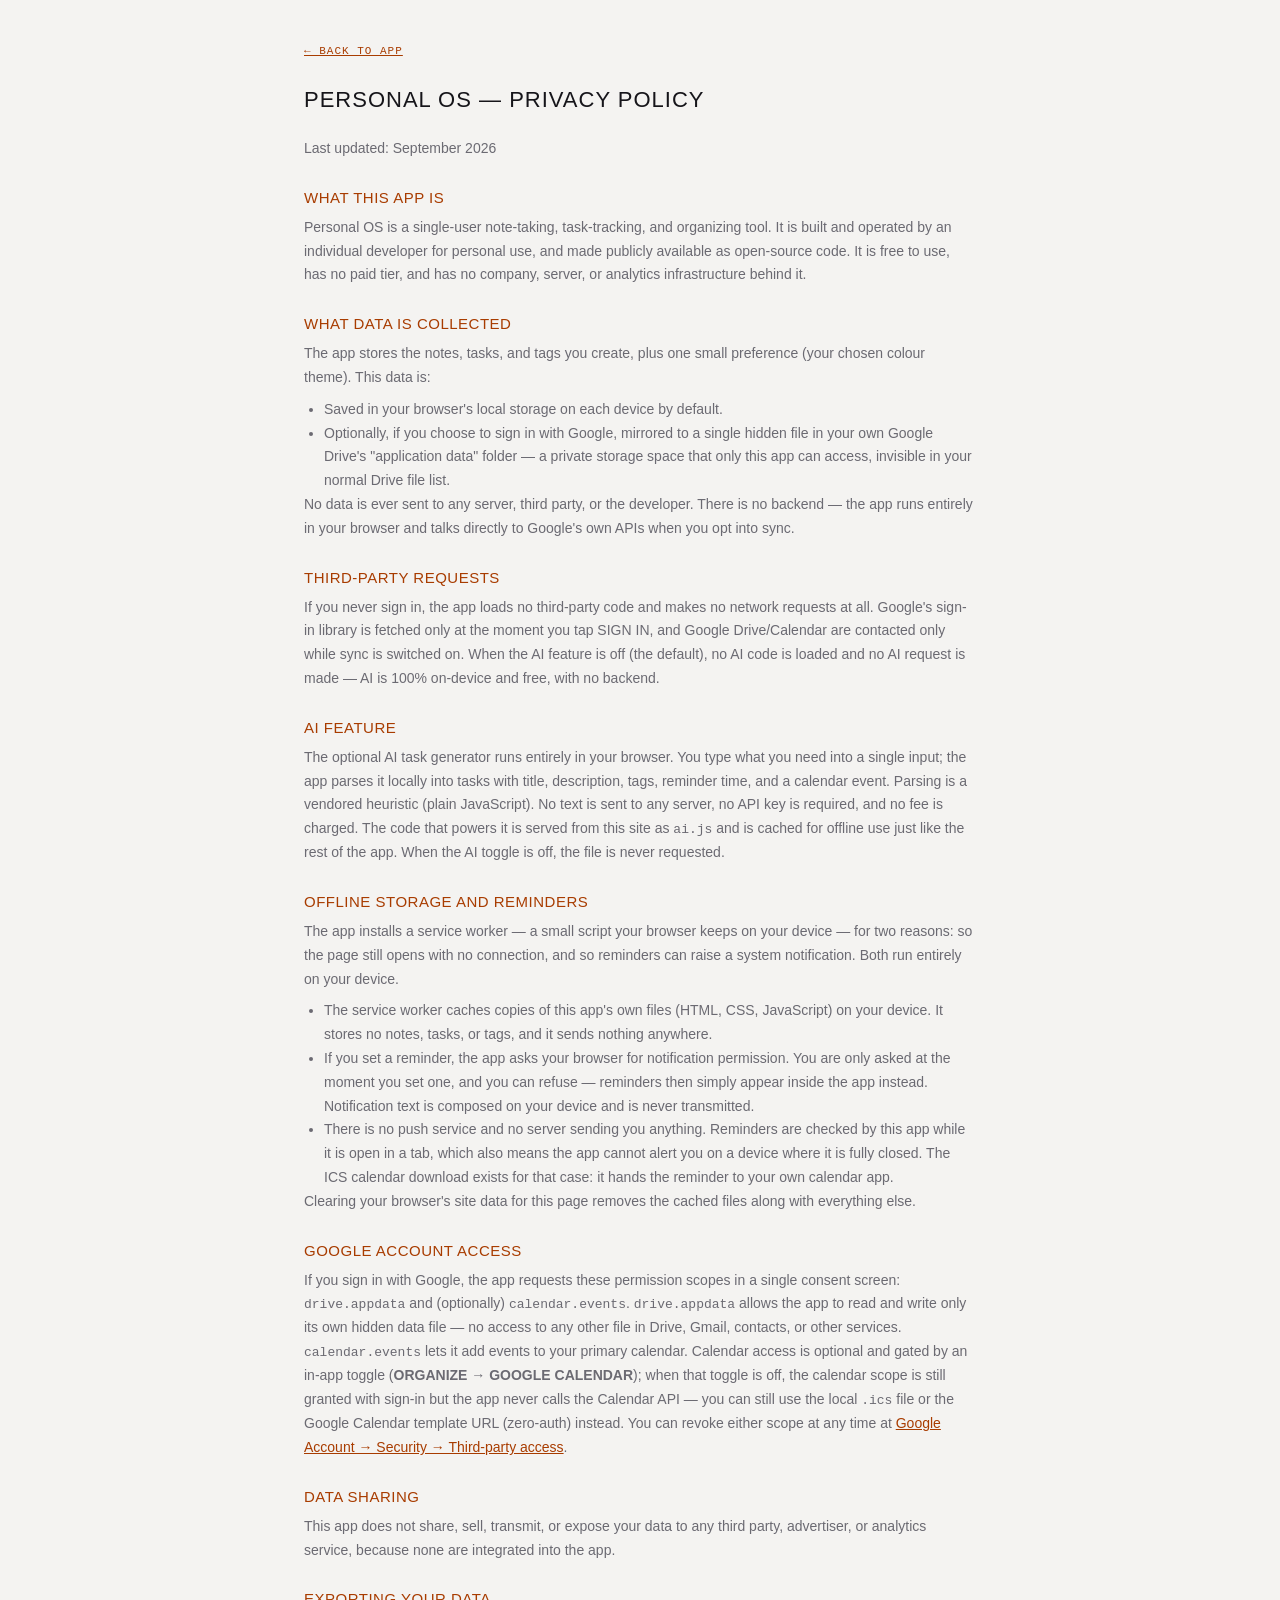
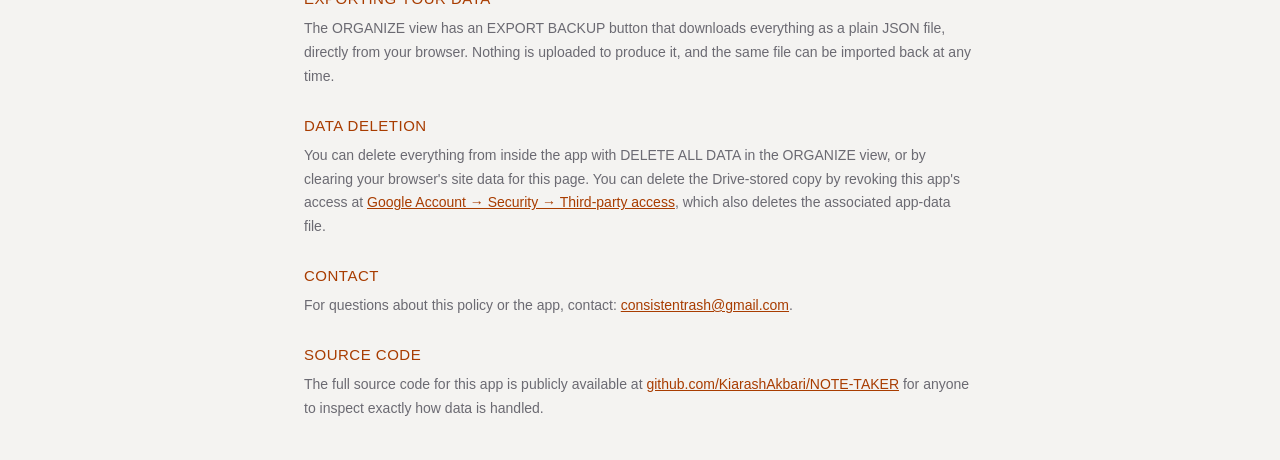
==== commit 08b100f5: "feat: free AI task generation + single sign-in calendar (100% on-device, optional toggles)" ====
--- a/privacy.html
+++ b/privacy.html
@@ -46,7 +46,10 @@
   <p>No data is ever sent to any server, third party, or the developer. There is no backend — the app runs entirely in your browser and talks directly to Google's own APIs when you opt into sync.</p>
 
   <h2>THIRD-PARTY REQUESTS</h2>
-  <p>If you never sign in, the app loads no third-party code and makes no network requests at all. Google's sign-in library is fetched only at the moment you tap SIGN IN, and Google Drive is contacted only while sync is switched on.</p>
+  <p>If you never sign in, the app loads no third-party code and makes no network requests at all. Google's sign-in library is fetched only at the moment you tap SIGN IN, and Google Drive/Calendar are contacted only while sync is switched on. When the AI feature is off (the default), no AI code is loaded and no AI request is made — AI is 100% on-device and free, with no backend.</p>
+
+  <h2>AI FEATURE</h2>
+  <p>The optional AI task generator runs entirely in your browser. You type what you need into a single input; the app parses it locally into tasks with title, description, tags, reminder time, and a calendar event. Parsing is a vendored heuristic (plain JavaScript). No text is sent to any server, no API key is required, and no fee is charged. The code that powers it is served from this site as <code>ai.js</code> and is cached for offline use just like the rest of the app. When the AI toggle is off, the file is never requested.</p>
 
   <h2>OFFLINE STORAGE AND REMINDERS</h2>
   <p>The app installs a service worker — a small script your browser keeps on your device — for two reasons: so the page still opens with no connection, and so reminders can raise a system notification. Both run entirely on your device.</p>
@@ -58,7 +61,7 @@
   <p>Clearing your browser's site data for this page removes the cached files along with everything else.</p>
 
   <h2>GOOGLE ACCOUNT ACCESS</h2>
-  <p>If you sign in with Google, the app requests exactly one permission scope: <code>drive.appdata</code>. This scope allows the app to read and write only its own hidden data file, and grants no access to any other file in your Google Drive, your Gmail, contacts, or any other Google service.</p>
+  <p>If you sign in with Google, the app requests these permission scopes in a single consent screen: <code>drive.appdata</code> and (optionally) <code>calendar.events</code>. <code>drive.appdata</code> allows the app to read and write only its own hidden data file — no access to any other file in Drive, Gmail, contacts, or other services. <code>calendar.events</code> lets it add events to your primary calendar. Calendar access is optional and gated by an in-app toggle (<strong>ORGANIZE → GOOGLE CALENDAR</strong>); when that toggle is off, the calendar scope is still granted with sign-in but the app never calls the Calendar API — you can still use the local <code>.ics</code> file or the Google Calendar template URL (zero-auth) instead. You can revoke either scope at any time at <a href="https://myaccount.google.com/permissions" target="_blank" rel="noopener">Google Account → Security → Third-party access</a>.</p>
 
   <h2>DATA SHARING</h2>
   <p>This app does not share, sell, transmit, or expose your data to any third party, advertiser, or analytics service, because none are integrated into the app.</p>
--- a/style.css
+++ b/style.css
@@ -701,6 +701,33 @@
   letter-spacing: 0.5px;
   margin-top: 14px;
 }
+
+/* ---------- AI bar (top of content, shown only when pos-ai-enabled) --- */
+
+.ai-bar { padding: 0 0 20px 0; border-bottom: 1px solid var(--border); margin-bottom: 20px; }
+.ai-bar[hidden] { display: none; }
+.ai-bar-inner { display: flex; flex-direction: column; gap: 10px; }
+.ai-input {
+  width: 100%; min-height: 64px; max-height: 140px; resize: vertical;
+  border: 1px solid var(--border); background: var(--bg-elevated);
+  color: var(--fg); padding: 10px 12px; font-family: var(--font-sans);
+  font-size: 13px; line-height: 1.6;
+}
+.ai-input::placeholder { color: var(--fg-dim); }
+.ai-input:focus { border-color: var(--accent-dim); outline: none; }
+.ai-bar-actions { display: flex; align-items: center; justify-content: space-between; gap: 10px; flex-wrap: wrap; }
+
+/* ---------- Toggles (ORGANIZE) ----------------------------------------- */
+
+.toggle-row { display: flex; align-items: center; gap: 12px; flex-wrap: wrap; padding: 10px 12px; border: 1px solid var(--border); background: var(--bg-elevated); margin-bottom: 10px; }
+.toggle { display: flex; align-items: center; gap: 10px; cursor: pointer; user-select: none; }
+.toggle input { position: absolute; opacity: 0; pointer-events: none; width: 0; height: 0; }
+.toggle-track { width: 36px; height: 20px; border: 1px solid var(--border-strong); background: var(--bg-elevated-2); position: relative; flex: none; transition: background 0.15s, border-color 0.15s; }
+.toggle-track::after { content: ''; position: absolute; top: 2px; left: 2px; width: 14px; height: 14px; background: var(--fg-dim); transition: transform 0.15s, background 0.15s; }
+.toggle input:checked + .toggle-track { background: var(--accent); border-color: var(--accent); }
+.toggle input:checked + .toggle-track::after { transform: translateX(16px); background: var(--on-accent); }
+.toggle-label { font-family: var(--font-mono); font-size: 11px; letter-spacing: 1px; color: var(--fg); }
+.toggle-row .field-meta { margin-top: 0; }
 
 /* ---------- Modal ---------- */
 
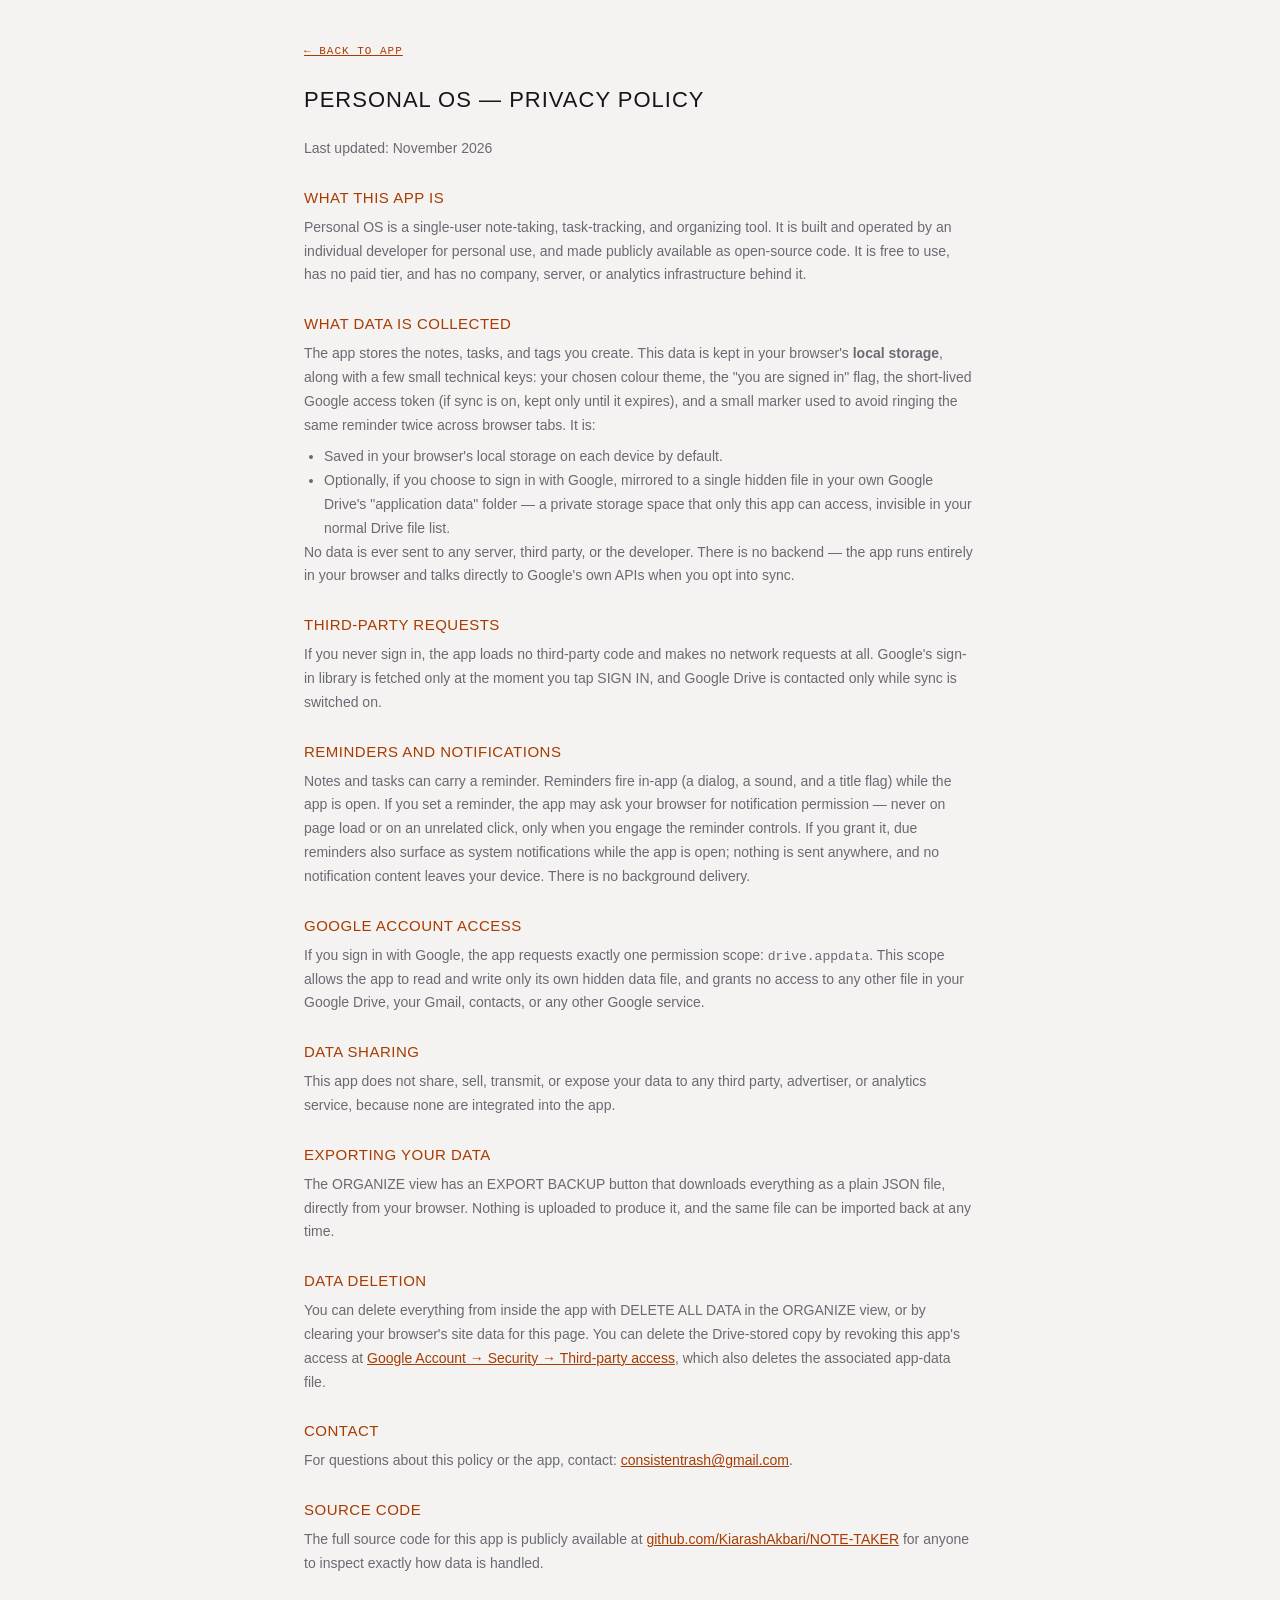
==== commit 0012d3bf: "Fix boot-time ReferenceError, finish reminders, PWA manifest, CSP, sync hardening, doc truth - app.j" ====
--- a/privacy.html
+++ b/privacy.html
@@ -2,6 +2,7 @@
 <html lang="en" data-theme="dark">
 <head>
 <meta charset="UTF-8">
+<meta http-equiv="Content-Security-Policy" content="default-src 'self'; script-src 'self' 'unsafe-inline'; style-src 'self' 'unsafe-inline'; img-src 'self'; object-src 'none'; base-uri 'self'; form-action 'self'">
 <meta name="viewport" content="width=device-width, initial-scale=1.0">
 <title>Personal OS — Privacy Policy</title>
 <meta name="color-scheme" content="dark light">
@@ -32,13 +33,13 @@
 <body>
   <a class="back" href="./">&larr; BACK TO APP</a>
   <h1>PERSONAL OS — PRIVACY POLICY</h1>
-  <p>Last updated: September 2026</p>
+  <p>Last updated: November 2026</p>
 
   <h2>WHAT THIS APP IS</h2>
   <p>Personal OS is a single-user note-taking, task-tracking, and organizing tool. It is built and operated by an individual developer for personal use, and made publicly available as open-source code. It is free to use, has no paid tier, and has no company, server, or analytics infrastructure behind it.</p>
 
   <h2>WHAT DATA IS COLLECTED</h2>
-  <p>The app stores the notes, tasks, and tags you create, plus one small preference (your chosen colour theme). This data is:</p>
+  <p>The app stores the notes, tasks, and tags you create. This data is kept in your browser's <strong>local storage</strong>, along with a few small technical keys: your chosen colour theme, the "you are signed in" flag, the short-lived Google access token (if sync is on, kept only until it expires), and a small marker used to avoid ringing the same reminder twice across browser tabs. It is:</p>
   <ul>
     <li>Saved in your browser's local storage on each device by default.</li>
     <li>Optionally, if you choose to sign in with Google, mirrored to a single hidden file in your own Google Drive's "application data" folder — a private storage space that only this app can access, invisible in your normal Drive file list.</li>
@@ -46,22 +47,13 @@
   <p>No data is ever sent to any server, third party, or the developer. There is no backend — the app runs entirely in your browser and talks directly to Google's own APIs when you opt into sync.</p>
 
   <h2>THIRD-PARTY REQUESTS</h2>
-  <p>If you never sign in, the app loads no third-party code and makes no network requests at all. Google's sign-in library is fetched only at the moment you tap SIGN IN, and Google Drive/Calendar are contacted only while sync is switched on. When the AI feature is off (the default), no AI code is loaded and no AI request is made — AI is 100% on-device and free, with no backend.</p>
+  <p>If you never sign in, the app loads no third-party code and makes no network requests at all. Google's sign-in library is fetched only at the moment you tap SIGN IN, and Google Drive is contacted only while sync is switched on.</p>
 
-  <h2>AI FEATURE</h2>
-  <p>The optional AI task generator runs entirely in your browser. You type what you need into a single input; the app parses it locally into tasks with title, description, tags, reminder time, and a calendar event. Parsing is a vendored heuristic (plain JavaScript). No text is sent to any server, no API key is required, and no fee is charged. The code that powers it is served from this site as <code>ai.js</code> and is cached for offline use just like the rest of the app. When the AI toggle is off, the file is never requested.</p>
-
-  <h2>OFFLINE STORAGE AND REMINDERS</h2>
-  <p>The app installs a service worker — a small script your browser keeps on your device — for two reasons: so the page still opens with no connection, and so reminders can raise a system notification. Both run entirely on your device.</p>
-  <ul>
-    <li>The service worker caches copies of this app's own files (HTML, CSS, JavaScript) on your device. It stores no notes, tasks, or tags, and it sends nothing anywhere.</li>
-    <li>If you set a reminder, the app asks your browser for notification permission. You are only asked at the moment you set one, and you can refuse — reminders then simply appear inside the app instead. Notification text is composed on your device and is never transmitted.</li>
-    <li>There is no push service and no server sending you anything. Reminders are checked by this app while it is open in a tab, which also means the app cannot alert you on a device where it is fully closed. The ICS calendar download exists for that case: it hands the reminder to your own calendar app.</li>
-  </ul>
-  <p>Clearing your browser's site data for this page removes the cached files along with everything else.</p>
+  <h2>REMINDERS AND NOTIFICATIONS</h2>
+  <p>Notes and tasks can carry a reminder. Reminders fire in-app (a dialog, a sound, and a title flag) while the app is open. If you set a reminder, the app may ask your browser for notification permission — never on page load or on an unrelated click, only when you engage the reminder controls. If you grant it, due reminders also surface as system notifications while the app is open; nothing is sent anywhere, and no notification content leaves your device. There is no background delivery.</p>
 
   <h2>GOOGLE ACCOUNT ACCESS</h2>
-  <p>If you sign in with Google, the app requests these permission scopes in a single consent screen: <code>drive.appdata</code> and (optionally) <code>calendar.events</code>. <code>drive.appdata</code> allows the app to read and write only its own hidden data file — no access to any other file in Drive, Gmail, contacts, or other services. <code>calendar.events</code> lets it add events to your primary calendar. Calendar access is optional and gated by an in-app toggle (<strong>ORGANIZE → GOOGLE CALENDAR</strong>); when that toggle is off, the calendar scope is still granted with sign-in but the app never calls the Calendar API — you can still use the local <code>.ics</code> file or the Google Calendar template URL (zero-auth) instead. You can revoke either scope at any time at <a href="https://myaccount.google.com/permissions" target="_blank" rel="noopener">Google Account → Security → Third-party access</a>.</p>
+  <p>If you sign in with Google, the app requests exactly one permission scope: <code>drive.appdata</code>. This scope allows the app to read and write only its own hidden data file, and grants no access to any other file in your Google Drive, your Gmail, contacts, or any other Google service.</p>
 
   <h2>DATA SHARING</h2>
   <p>This app does not share, sell, transmit, or expose your data to any third party, advertiser, or analytics service, because none are integrated into the app.</p>
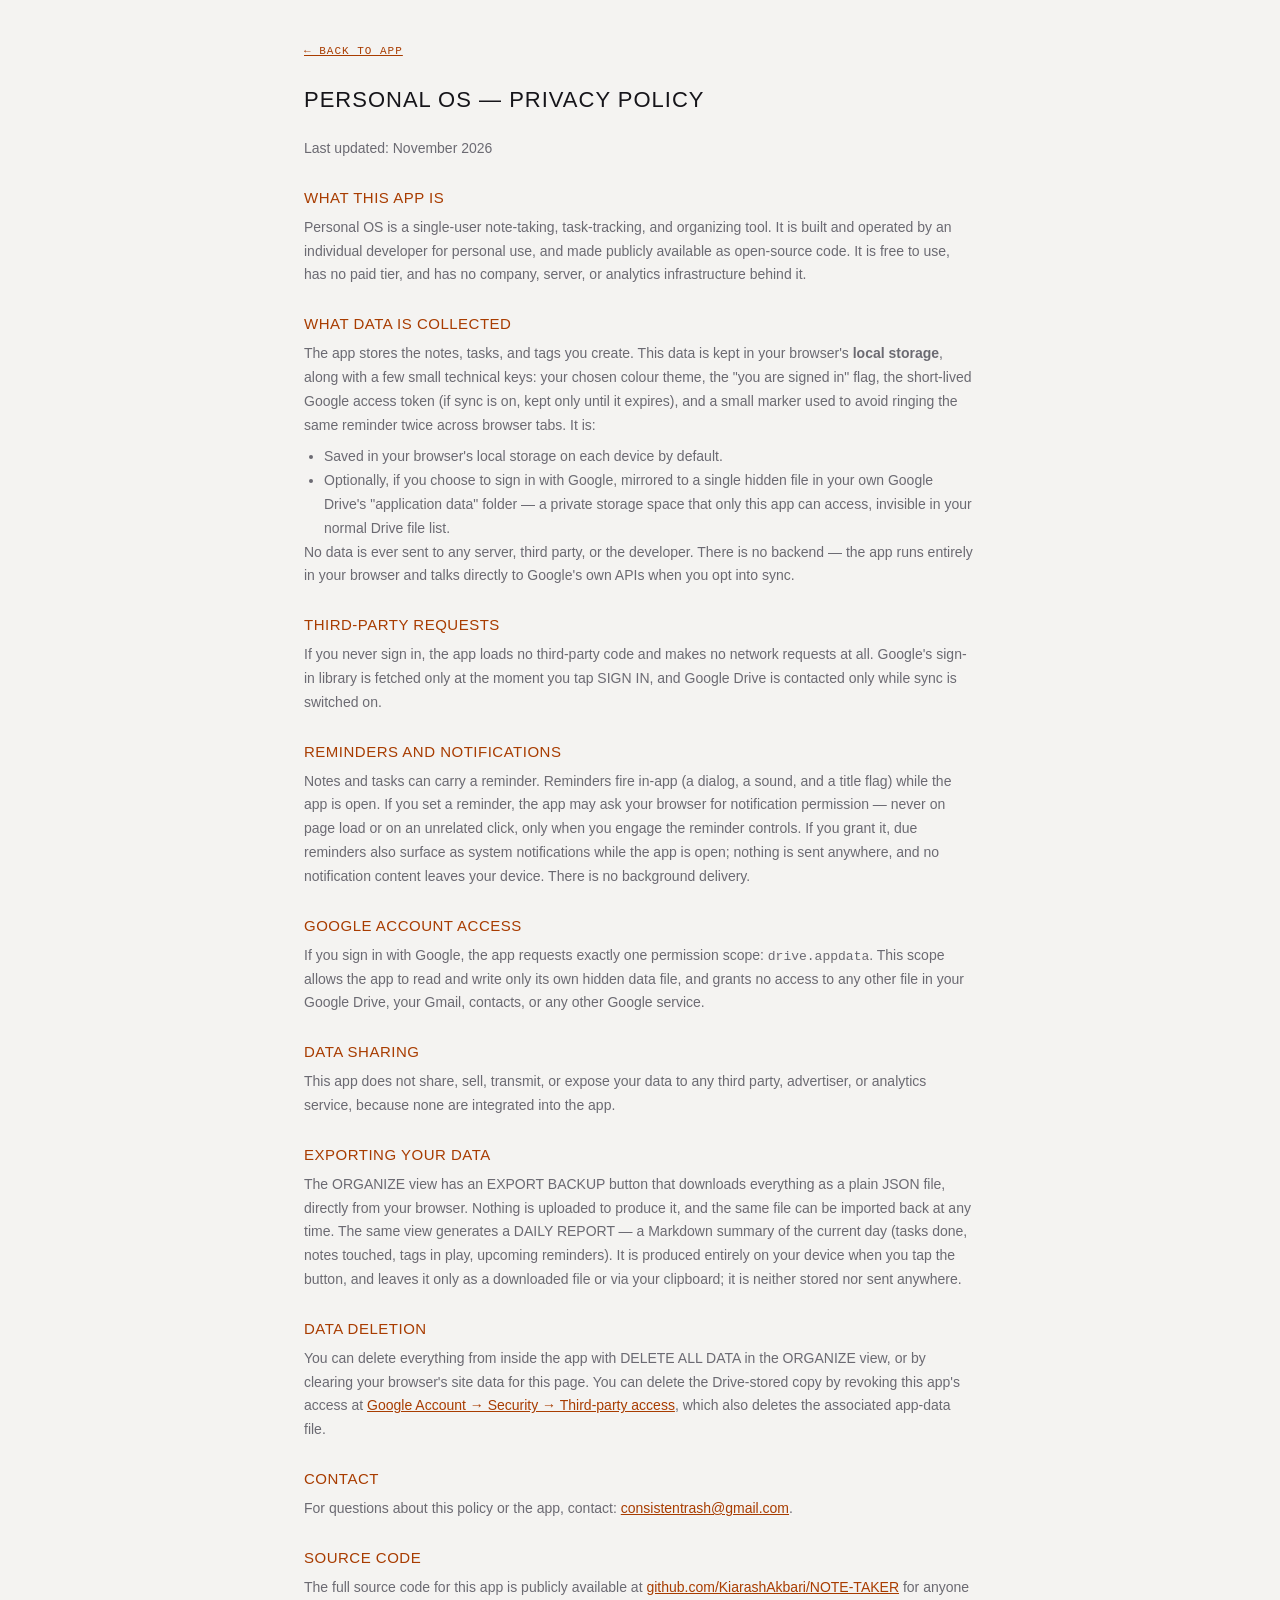
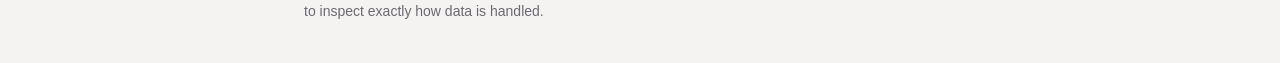
==== commit ced10702: "Add DAILY REPORT: one-tap local Markdown summary of the day - New ORGANIZE data-section buttons: ↓ D" ====
--- a/privacy.html
+++ b/privacy.html
@@ -59,7 +59,7 @@
   <p>This app does not share, sell, transmit, or expose your data to any third party, advertiser, or analytics service, because none are integrated into the app.</p>
 
   <h2>EXPORTING YOUR DATA</h2>
-  <p>The ORGANIZE view has an EXPORT BACKUP button that downloads everything as a plain JSON file, directly from your browser. Nothing is uploaded to produce it, and the same file can be imported back at any time.</p>
+  <p>The ORGANIZE view has an EXPORT BACKUP button that downloads everything as a plain JSON file, directly from your browser. Nothing is uploaded to produce it, and the same file can be imported back at any time. The same view generates a DAILY REPORT — a Markdown summary of the current day (tasks done, notes touched, tags in play, upcoming reminders). It is produced entirely on your device when you tap the button, and leaves it only as a downloaded file or via your clipboard; it is neither stored nor sent anywhere.</p>
 
   <h2>DATA DELETION</h2>
   <p>You can delete everything from inside the app with DELETE ALL DATA in the ORGANIZE view, or by clearing your browser's site data for this page. You can delete the Drive-stored copy by revoking this app's access at <a href="https://myaccount.google.com/permissions" target="_blank" rel="noopener">Google Account → Security → Third-party access</a>, which also deletes the associated app-data file.</p>
